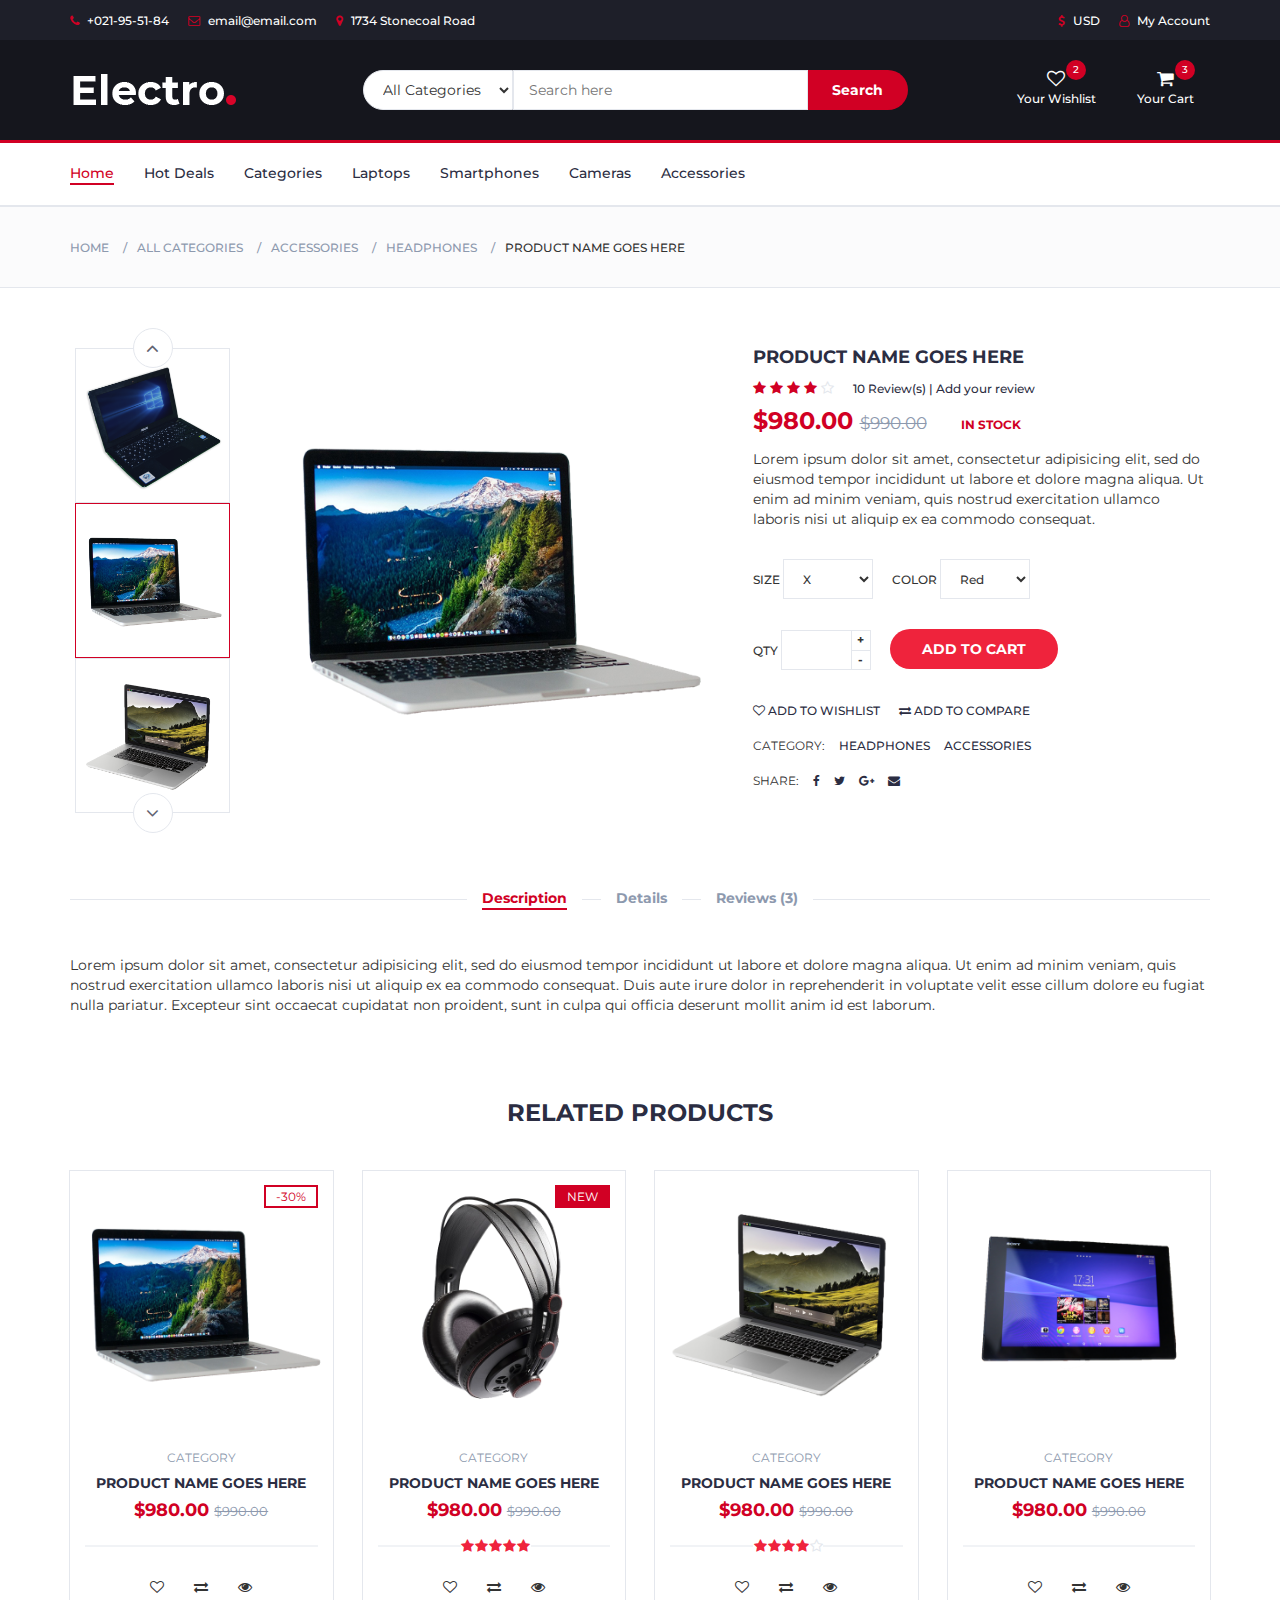
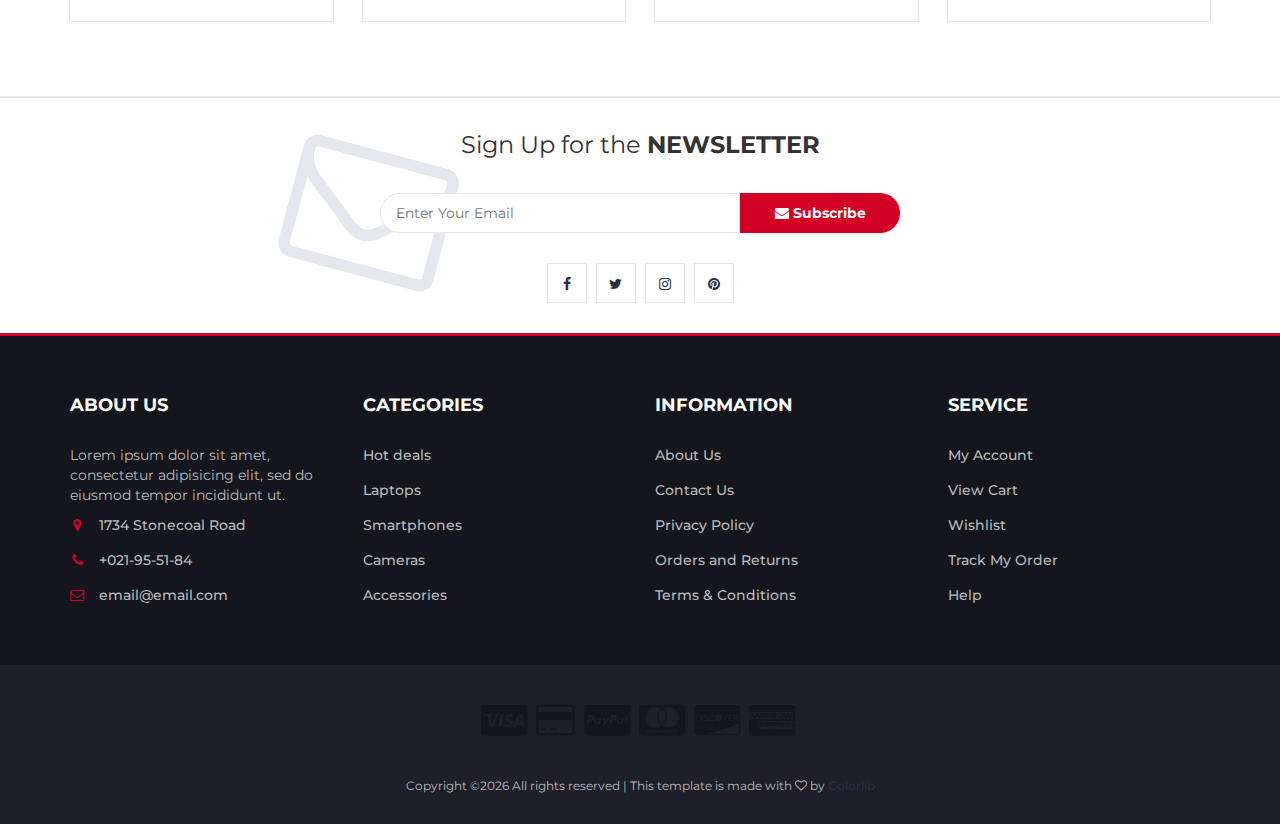
==== product.html @ f270e873 "phuc" ====
<!DOCTYPE html>
<html lang="en">
	<head>
		<meta charset="utf-8">
		<meta http-equiv="X-UA-Compatible" content="IE=edge">
		<meta name="viewport" content="width=device-width, initial-scale=1">
		 <!-- The above 3 meta tags *must* come first in the head; any other head content must come *after* these tags -->

		<title>Electro - HTML Ecommerce Template</title>

 		<!-- Google font -->
 		<link href="https://fonts.googleapis.com/css?family=Montserrat:400,500,700" rel="stylesheet">

 		<!-- Bootstrap -->
 		<link type="text/css" rel="stylesheet" href="css/bootstrap.min.css"/>

 		<!-- Slick -->
 		<link type="text/css" rel="stylesheet" href="css/slick.css"/>
 		<link type="text/css" rel="stylesheet" href="css/slick-theme.css"/>

 		<!-- nouislider -->
 		<link type="text/css" rel="stylesheet" href="css/nouislider.min.css"/>

 		<!-- Font Awesome Icon -->
 		<link rel="stylesheet" href="css/font-awesome.min.css">

 		<!-- Custom stlylesheet -->
 		<link type="text/css" rel="stylesheet" href="css/style.css"/>

		<!-- HTML5 shim and Respond.js for IE8 support of HTML5 elements and media queries -->
		<!-- WARNING: Respond.js doesn't work if you view the page via file:// -->
		<!--[if lt IE 9]>
		  <script src="https://oss.maxcdn.com/html5shiv/3.7.3/html5shiv.min.js"></script>
		  <script src="https://oss.maxcdn.com/respond/1.4.2/respond.min.js"></script>
		<![endif]-->

    </head>
	<body>
		<!-- HEADER -->
		<header>
			<!-- TOP HEADER -->
			<div id="top-header">
				<div class="container">
					<ul class="header-links pull-left">
						<li><a href="#"><i class="fa fa-phone"></i> +021-95-51-84</a></li>
						<li><a href="#"><i class="fa fa-envelope-o"></i> email@email.com</a></li>
						<li><a href="#"><i class="fa fa-map-marker"></i> 1734 Stonecoal Road</a></li>
					</ul>
					<ul class="header-links pull-right">
						<li><a href="#"><i class="fa fa-dollar"></i> USD</a></li>
						<li><a href="#"><i class="fa fa-user-o"></i> My Account</a></li>
					</ul>
				</div>
			</div>
			<!-- /TOP HEADER -->

			<!-- MAIN HEADER -->
			<div id="header">
				<!-- container -->
				<div class="container">
					<!-- row -->
					<div class="row">
						<!-- LOGO -->
						<div class="col-md-3">
							<div class="header-logo">
								<a href="#" class="logo">
									<img src="./img/logo.png" alt="">
								</a>
							</div>
						</div>
						<!-- /LOGO -->

						<!-- SEARCH BAR -->
						<div class="col-md-6">
							<div class="header-search">
								<form>
									<select class="input-select">
										<option value="0">All Categories</option>
										<option value="1">Category 01</option>
										<option value="1">Category 02</option>
									</select>
									<input class="input" placeholder="Search here">
									<button class="search-btn">Search</button>
								</form>
							</div>
						</div>
						<!-- /SEARCH BAR -->

						<!-- ACCOUNT -->
						<div class="col-md-3 clearfix">
							<div class="header-ctn">
								<!-- Wishlist -->
								<div>
									<a href="#">
										<i class="fa fa-heart-o"></i>
										<span>Your Wishlist</span>
										<div class="qty">2</div>
									</a>
								</div>
								<!-- /Wishlist -->

								<!-- Cart -->
								<div class="dropdown">
									<a class="dropdown-toggle" data-toggle="dropdown" aria-expanded="true">
										<i class="fa fa-shopping-cart"></i>
										<span>Your Cart</span>
										<div class="qty">3</div>
									</a>
									<div class="cart-dropdown">
										<div class="cart-list">
											<div class="product-widget">
												<div class="product-img">
													<img src="./img/product01.png" alt="">
												</div>
												<div class="product-body">
													<h3 class="product-name"><a href="#">product name goes here</a></h3>
													<h4 class="product-price"><span class="qty">1x</span>$980.00</h4>
												</div>
												<button class="delete"><i class="fa fa-close"></i></button>
											</div>

											<div class="product-widget">
												<div class="product-img">
													<img src="./img/product02.png" alt="">
												</div>
												<div class="product-body">
													<h3 class="product-name"><a href="#">product name goes here</a></h3>
													<h4 class="product-price"><span class="qty">3x</span>$980.00</h4>
												</div>
												<button class="delete"><i class="fa fa-close"></i></button>
											</div>
										</div>
										<div class="cart-summary">
											<small>3 Item(s) selected</small>
											<h5>SUBTOTAL: $2940.00</h5>
										</div>
										<div class="cart-btns">
											<a href="#">View Cart</a>
											<a href="#">Checkout  <i class="fa fa-arrow-circle-right"></i></a>
										</div>
									</div>
								</div>
								<!-- /Cart -->

								<!-- Menu Toogle -->
								<div class="menu-toggle">
									<a href="#">
										<i class="fa fa-bars"></i>
										<span>Menu</span>
									</a>
								</div>
								<!-- /Menu Toogle -->
							</div>
						</div>
						<!-- /ACCOUNT -->
					</div>
					<!-- row -->
				</div>
				<!-- container -->
			</div>
			<!-- /MAIN HEADER -->
		</header>
		<!-- /HEADER -->

		<!-- NAVIGATION -->
		<nav id="navigation">
			<!-- container -->
			<div class="container">
				<!-- responsive-nav -->
				<div id="responsive-nav">
					<!-- NAV -->
					<ul class="main-nav nav navbar-nav">
						<li class="active"><a href="#">Home</a></li>
						<li><a href="#">Hot Deals</a></li>
						<li><a href="#">Categories</a></li>
						<li><a href="#">Laptops</a></li>
						<li><a href="#">Smartphones</a></li>
						<li><a href="#">Cameras</a></li>
						<li><a href="#">Accessories</a></li>
					</ul>
					<!-- /NAV -->
				</div>
				<!-- /responsive-nav -->
			</div>
			<!-- /container -->
		</nav>
		<!-- /NAVIGATION -->

		<!-- BREADCRUMB -->
		<div id="breadcrumb" class="section">
			<!-- container -->
			<div class="container">
				<!-- row -->
				<div class="row">
					<div class="col-md-12">
						<ul class="breadcrumb-tree">
							<li><a href="#">Home</a></li>
							<li><a href="#">All Categories</a></li>
							<li><a href="#">Accessories</a></li>
							<li><a href="#">Headphones</a></li>
							<li class="active">Product name goes here</li>
						</ul>
					</div>
				</div>
				<!-- /row -->
			</div>
			<!-- /container -->
		</div>
		<!-- /BREADCRUMB -->

		<!-- SECTION -->
		<div class="section">
			<!-- container -->
			<div class="container">
				<!-- row -->
				<div class="row">
					<!-- Product main img -->
					<div class="col-md-5 col-md-push-2">
						<div id="product-main-img">
							<div class="product-preview">
								<img src="./img/product01.png" alt="">
							</div>

							<div class="product-preview">
								<img src="./img/product03.png" alt="">
							</div>

							<div class="product-preview">
								<img src="./img/product06.png" alt="">
							</div>

							<div class="product-preview">
								<img src="./img/product08.png" alt="">
							</div>
						</div>
					</div>
					<!-- /Product main img -->

					<!-- Product thumb imgs -->
					<div class="col-md-2  col-md-pull-5">
						<div id="product-imgs">
							<div class="product-preview">
								<img src="./img/product01.png" alt="">
							</div>

							<div class="product-preview">
								<img src="./img/product03.png" alt="">
							</div>

							<div class="product-preview">
								<img src="./img/product06.png" alt="">
							</div>

							<div class="product-preview">
								<img src="./img/product08.png" alt="">
							</div>
						</div>
					</div>
					<!-- /Product thumb imgs -->

					<!-- Product details -->
					<div class="col-md-5">
						<div class="product-details">
							<h2 class="product-name">product name goes here</h2>
							<div>
								<div class="product-rating">
									<i class="fa fa-star"></i>
									<i class="fa fa-star"></i>
									<i class="fa fa-star"></i>
									<i class="fa fa-star"></i>
									<i class="fa fa-star-o"></i>
								</div>
								<a class="review-link" href="#">10 Review(s) | Add your review</a>
							</div>
							<div>
								<h3 class="product-price">$980.00 <del class="product-old-price">$990.00</del></h3>
								<span class="product-available">In Stock</span>
							</div>
							<p>Lorem ipsum dolor sit amet, consectetur adipisicing elit, sed do eiusmod tempor incididunt ut labore et dolore magna aliqua. Ut enim ad minim veniam, quis nostrud exercitation ullamco laboris nisi ut aliquip ex ea commodo consequat.</p>

							<div class="product-options">
								<label>
									Size
									<select class="input-select">
										<option value="0">X</option>
									</select>
								</label>
								<label>
									Color
									<select class="input-select">
										<option value="0">Red</option>
									</select>
								</label>
							</div>

							<div class="add-to-cart">
								<div class="qty-label">
									Qty
									<div class="input-number">
										<input type="number">
										<span class="qty-up">+</span>
										<span class="qty-down">-</span>
									</div>
								</div>
								<button class="add-to-cart-btn"><i class="fa fa-shopping-cart"></i> add to cart</button>
							</div>

							<ul class="product-btns">
								<li><a href="#"><i class="fa fa-heart-o"></i> add to wishlist</a></li>
								<li><a href="#"><i class="fa fa-exchange"></i> add to compare</a></li>
							</ul>

							<ul class="product-links">
								<li>Category:</li>
								<li><a href="#">Headphones</a></li>
								<li><a href="#">Accessories</a></li>
							</ul>

							<ul class="product-links">
								<li>Share:</li>
								<li><a href="#"><i class="fa fa-facebook"></i></a></li>
								<li><a href="#"><i class="fa fa-twitter"></i></a></li>
								<li><a href="#"><i class="fa fa-google-plus"></i></a></li>
								<li><a href="#"><i class="fa fa-envelope"></i></a></li>
							</ul>

						</div>
					</div>
					<!-- /Product details -->

					<!-- Product tab -->
					<div class="col-md-12">
						<div id="product-tab">
							<!-- product tab nav -->
							<ul class="tab-nav">
								<li class="active"><a data-toggle="tab" href="#tab1">Description</a></li>
								<li><a data-toggle="tab" href="#tab2">Details</a></li>
								<li><a data-toggle="tab" href="#tab3">Reviews (3)</a></li>
							</ul>
							<!-- /product tab nav -->

							<!-- product tab content -->
							<div class="tab-content">
								<!-- tab1  -->
								<div id="tab1" class="tab-pane fade in active">
									<div class="row">
										<div class="col-md-12">
											<p>Lorem ipsum dolor sit amet, consectetur adipisicing elit, sed do eiusmod tempor incididunt ut labore et dolore magna aliqua. Ut enim ad minim veniam, quis nostrud exercitation ullamco laboris nisi ut aliquip ex ea commodo consequat. Duis aute irure dolor in reprehenderit in voluptate velit esse cillum dolore eu fugiat nulla pariatur. Excepteur sint occaecat cupidatat non proident, sunt in culpa qui officia deserunt mollit anim id est laborum.</p>
										</div>
									</div>
								</div>
								<!-- /tab1  -->

								<!-- tab2  -->
								<div id="tab2" class="tab-pane fade in">
									<div class="row">
										<div class="col-md-12">
											<p>Lorem ipsum dolor sit amet, consectetur adipisicing elit, sed do eiusmod tempor incididunt ut labore et dolore magna aliqua. Ut enim ad minim veniam, quis nostrud exercitation ullamco laboris nisi ut aliquip ex ea commodo consequat. Duis aute irure dolor in reprehenderit in voluptate velit esse cillum dolore eu fugiat nulla pariatur. Excepteur sint occaecat cupidatat non proident, sunt in culpa qui officia deserunt mollit anim id est laborum.</p>
										</div>
									</div>
								</div>
								<!-- /tab2  -->

								<!-- tab3  -->
								<div id="tab3" class="tab-pane fade in">
									<div class="row">
										<!-- Rating -->
										<div class="col-md-3">
											<div id="rating">
												<div class="rating-avg">
													<span>4.5</span>
													<div class="rating-stars">
														<i class="fa fa-star"></i>
														<i class="fa fa-star"></i>
														<i class="fa fa-star"></i>
														<i class="fa fa-star"></i>
														<i class="fa fa-star-o"></i>
													</div>
												</div>
												<ul class="rating">
													<li>
														<div class="rating-stars">
															<i class="fa fa-star"></i>
															<i class="fa fa-star"></i>
															<i class="fa fa-star"></i>
															<i class="fa fa-star"></i>
															<i class="fa fa-star"></i>
														</div>
														<div class="rating-progress">
															<div style="width: 80%;"></div>
														</div>
														<span class="sum">3</span>
													</li>
													<li>
														<div class="rating-stars">
															<i class="fa fa-star"></i>
															<i class="fa fa-star"></i>
															<i class="fa fa-star"></i>
															<i class="fa fa-star"></i>
															<i class="fa fa-star-o"></i>
														</div>
														<div class="rating-progress">
															<div style="width: 60%;"></div>
														</div>
														<span class="sum">2</span>
													</li>
													<li>
														<div class="rating-stars">
															<i class="fa fa-star"></i>
															<i class="fa fa-star"></i>
															<i class="fa fa-star"></i>
															<i class="fa fa-star-o"></i>
															<i class="fa fa-star-o"></i>
														</div>
														<div class="rating-progress">
															<div></div>
														</div>
														<span class="sum">0</span>
													</li>
													<li>
														<div class="rating-stars">
															<i class="fa fa-star"></i>
															<i class="fa fa-star"></i>
															<i class="fa fa-star-o"></i>
															<i class="fa fa-star-o"></i>
															<i class="fa fa-star-o"></i>
														</div>
														<div class="rating-progress">
															<div></div>
														</div>
														<span class="sum">0</span>
													</li>
													<li>
														<div class="rating-stars">
															<i class="fa fa-star"></i>
															<i class="fa fa-star-o"></i>
															<i class="fa fa-star-o"></i>
															<i class="fa fa-star-o"></i>
															<i class="fa fa-star-o"></i>
														</div>
														<div class="rating-progress">
															<div></div>
														</div>
														<span class="sum">0</span>
													</li>
												</ul>
											</div>
										</div>
										<!-- /Rating -->

										<!-- Reviews -->
										<div class="col-md-6">
											<div id="reviews">
												<ul class="reviews">
													<li>
														<div class="review-heading">
															<h5 class="name">John</h5>
															<p class="date">27 DEC 2018, 8:0 PM</p>
															<div class="review-rating">
																<i class="fa fa-star"></i>
																<i class="fa fa-star"></i>
																<i class="fa fa-star"></i>
																<i class="fa fa-star"></i>
																<i class="fa fa-star-o empty"></i>
															</div>
														</div>
														<div class="review-body">
															<p>Lorem ipsum dolor sit amet, consectetur adipisicing elit, sed do eiusmod tempor incididunt ut labore et dolore magna aliqua</p>
														</div>
													</li>
													<li>
														<div class="review-heading">
															<h5 class="name">John</h5>
															<p class="date">27 DEC 2018, 8:0 PM</p>
															<div class="review-rating">
																<i class="fa fa-star"></i>
																<i class="fa fa-star"></i>
																<i class="fa fa-star"></i>
																<i class="fa fa-star"></i>
																<i class="fa fa-star-o empty"></i>
															</div>
														</div>
														<div class="review-body">
															<p>Lorem ipsum dolor sit amet, consectetur adipisicing elit, sed do eiusmod tempor incididunt ut labore et dolore magna aliqua</p>
														</div>
													</li>
													<li>
														<div class="review-heading">
															<h5 class="name">John</h5>
															<p class="date">27 DEC 2018, 8:0 PM</p>
															<div class="review-rating">
																<i class="fa fa-star"></i>
																<i class="fa fa-star"></i>
																<i class="fa fa-star"></i>
																<i class="fa fa-star"></i>
																<i class="fa fa-star-o empty"></i>
															</div>
														</div>
														<div class="review-body">
															<p>Lorem ipsum dolor sit amet, consectetur adipisicing elit, sed do eiusmod tempor incididunt ut labore et dolore magna aliqua</p>
														</div>
													</li>
												</ul>
												<ul class="reviews-pagination">
													<li class="active">1</li>
													<li><a href="#">2</a></li>
													<li><a href="#">3</a></li>
													<li><a href="#">4</a></li>
													<li><a href="#"><i class="fa fa-angle-right"></i></a></li>
												</ul>
											</div>
										</div>
										<!-- /Reviews -->

										<!-- Review Form -->
										<div class="col-md-3">
											<div id="review-form">
												<form class="review-form">
													<input class="input" type="text" placeholder="Your Name">
													<input class="input" type="email" placeholder="Your Email">
													<textarea class="input" placeholder="Your Review"></textarea>
													<div class="input-rating">
														<span>Your Rating: </span>
														<div class="stars">
															<input id="star5" name="rating" value="5" type="radio"><label for="star5"></label>
															<input id="star4" name="rating" value="4" type="radio"><label for="star4"></label>
															<input id="star3" name="rating" value="3" type="radio"><label for="star3"></label>
															<input id="star2" name="rating" value="2" type="radio"><label for="star2"></label>
															<input id="star1" name="rating" value="1" type="radio"><label for="star1"></label>
														</div>
													</div>
													<button class="primary-btn">Submit</button>
												</form>
											</div>
										</div>
										<!-- /Review Form -->
									</div>
								</div>
								<!-- /tab3  -->
							</div>
							<!-- /product tab content  -->
						</div>
					</div>
					<!-- /product tab -->
				</div>
				<!-- /row -->
			</div>
			<!-- /container -->
		</div>
		<!-- /SECTION -->

		<!-- Section -->
		<div class="section">
			<!-- container -->
			<div class="container">
				<!-- row -->
				<div class="row">

					<div class="col-md-12">
						<div class="section-title text-center">
							<h3 class="title">Related Products</h3>
						</div>
					</div>

					<!-- product -->
					<div class="col-md-3 col-xs-6">
						<div class="product">
							<div class="product-img">
								<img src="./img/product01.png" alt="">
								<div class="product-label">
									<span class="sale">-30%</span>
								</div>
							</div>
							<div class="product-body">
								<p class="product-category">Category</p>
								<h3 class="product-name"><a href="#">product name goes here</a></h3>
								<h4 class="product-price">$980.00 <del class="product-old-price">$990.00</del></h4>
								<div class="product-rating">
								</div>
								<div class="product-btns">
									<button class="add-to-wishlist"><i class="fa fa-heart-o"></i><span class="tooltipp">add to wishlist</span></button>
									<button class="add-to-compare"><i class="fa fa-exchange"></i><span class="tooltipp">add to compare</span></button>
									<button class="quick-view"><i class="fa fa-eye"></i><span class="tooltipp">quick view</span></button>
								</div>
							</div>
							<div class="add-to-cart">
								<button class="add-to-cart-btn"><i class="fa fa-shopping-cart"></i> add to cart</button>
							</div>
						</div>
					</div>
					<!-- /product -->

					<!-- product -->
					<div class="col-md-3 col-xs-6">
						<div class="product">
							<div class="product-img">
								<img src="./img/product02.png" alt="">
								<div class="product-label">
									<span class="new">NEW</span>
								</div>
							</div>
							<div class="product-body">
								<p class="product-category">Category</p>
								<h3 class="product-name"><a href="#">product name goes here</a></h3>
								<h4 class="product-price">$980.00 <del class="product-old-price">$990.00</del></h4>
								<div class="product-rating">
									<i class="fa fa-star"></i>
									<i class="fa fa-star"></i>
									<i class="fa fa-star"></i>
									<i class="fa fa-star"></i>
									<i class="fa fa-star"></i>
								</div>
								<div class="product-btns">
									<button class="add-to-wishlist"><i class="fa fa-heart-o"></i><span class="tooltipp">add to wishlist</span></button>
									<button class="add-to-compare"><i class="fa fa-exchange"></i><span class="tooltipp">add to compare</span></button>
									<button class="quick-view"><i class="fa fa-eye"></i><span class="tooltipp">quick view</span></button>
								</div>
							</div>
							<div class="add-to-cart">
								<button class="add-to-cart-btn"><i class="fa fa-shopping-cart"></i> add to cart</button>
							</div>
						</div>
					</div>
					<!-- /product -->

					<div class="clearfix visible-sm visible-xs"></div>

					<!-- product -->
					<div class="col-md-3 col-xs-6">
						<div class="product">
							<div class="product-img">
								<img src="./img/product03.png" alt="">
							</div>
							<div class="product-body">
								<p class="product-category">Category</p>
								<h3 class="product-name"><a href="#">product name goes here</a></h3>
								<h4 class="product-price">$980.00 <del class="product-old-price">$990.00</del></h4>
								<div class="product-rating">
									<i class="fa fa-star"></i>
									<i class="fa fa-star"></i>
									<i class="fa fa-star"></i>
									<i class="fa fa-star"></i>
									<i class="fa fa-star-o"></i>
								</div>
								<div class="product-btns">
									<button class="add-to-wishlist"><i class="fa fa-heart-o"></i><span class="tooltipp">add to wishlist</span></button>
									<button class="add-to-compare"><i class="fa fa-exchange"></i><span class="tooltipp">add to compare</span></button>
									<button class="quick-view"><i class="fa fa-eye"></i><span class="tooltipp">quick view</span></button>
								</div>
							</div>
							<div class="add-to-cart">
								<button class="add-to-cart-btn"><i class="fa fa-shopping-cart"></i> add to cart</button>
							</div>
						</div>
					</div>
					<!-- /product -->

					<!-- product -->
					<div class="col-md-3 col-xs-6">
						<div class="product">
							<div class="product-img">
								<img src="./img/product04.png" alt="">
							</div>
							<div class="product-body">
								<p class="product-category">Category</p>
								<h3 class="product-name"><a href="#">product name goes here</a></h3>
								<h4 class="product-price">$980.00 <del class="product-old-price">$990.00</del></h4>
								<div class="product-rating">
								</div>
								<div class="product-btns">
									<button class="add-to-wishlist"><i class="fa fa-heart-o"></i><span class="tooltipp">add to wishlist</span></button>
									<button class="add-to-compare"><i class="fa fa-exchange"></i><span class="tooltipp">add to compare</span></button>
									<button class="quick-view"><i class="fa fa-eye"></i><span class="tooltipp">quick view</span></button>
								</div>
							</div>
							<div class="add-to-cart">
								<button class="add-to-cart-btn"><i class="fa fa-shopping-cart"></i> add to cart</button>
							</div>
						</div>
					</div>
					<!-- /product -->

				</div>
				<!-- /row -->
			</div>
			<!-- /container -->
		</div>
		<!-- /Section -->

		<!-- NEWSLETTER -->
		<div id="newsletter" class="section">
			<!-- container -->
			<div class="container">
				<!-- row -->
				<div class="row">
					<div class="col-md-12">
						<div class="newsletter">
							<p>Sign Up for the <strong>NEWSLETTER</strong></p>
							<form>
								<input class="input" type="email" placeholder="Enter Your Email">
								<button class="newsletter-btn"><i class="fa fa-envelope"></i> Subscribe</button>
							</form>
							<ul class="newsletter-follow">
								<li>
									<a href="#"><i class="fa fa-facebook"></i></a>
								</li>
								<li>
									<a href="#"><i class="fa fa-twitter"></i></a>
								</li>
								<li>
									<a href="#"><i class="fa fa-instagram"></i></a>
								</li>
								<li>
									<a href="#"><i class="fa fa-pinterest"></i></a>
								</li>
							</ul>
						</div>
					</div>
				</div>
				<!-- /row -->
			</div>
			<!-- /container -->
		</div>
		<!-- /NEWSLETTER -->

		<!-- FOOTER -->
		<footer id="footer">
			<!-- top footer -->
			<div class="section">
				<!-- container -->
				<div class="container">
					<!-- row -->
					<div class="row">
						<div class="col-md-3 col-xs-6">
							<div class="footer">
								<h3 class="footer-title">About Us</h3>
								<p>Lorem ipsum dolor sit amet, consectetur adipisicing elit, sed do eiusmod tempor incididunt ut.</p>
								<ul class="footer-links">
									<li><a href="#"><i class="fa fa-map-marker"></i>1734 Stonecoal Road</a></li>
									<li><a href="#"><i class="fa fa-phone"></i>+021-95-51-84</a></li>
									<li><a href="#"><i class="fa fa-envelope-o"></i>email@email.com</a></li>
								</ul>
							</div>
						</div>

						<div class="col-md-3 col-xs-6">
							<div class="footer">
								<h3 class="footer-title">Categories</h3>
								<ul class="footer-links">
									<li><a href="#">Hot deals</a></li>
									<li><a href="#">Laptops</a></li>
									<li><a href="#">Smartphones</a></li>
									<li><a href="#">Cameras</a></li>
									<li><a href="#">Accessories</a></li>
								</ul>
							</div>
						</div>

						<div class="clearfix visible-xs"></div>

						<div class="col-md-3 col-xs-6">
							<div class="footer">
								<h3 class="footer-title">Information</h3>
								<ul class="footer-links">
									<li><a href="#">About Us</a></li>
									<li><a href="#">Contact Us</a></li>
									<li><a href="#">Privacy Policy</a></li>
									<li><a href="#">Orders and Returns</a></li>
									<li><a href="#">Terms & Conditions</a></li>
								</ul>
							</div>
						</div>

						<div class="col-md-3 col-xs-6">
							<div class="footer">
								<h3 class="footer-title">Service</h3>
								<ul class="footer-links">
									<li><a href="#">My Account</a></li>
									<li><a href="#">View Cart</a></li>
									<li><a href="#">Wishlist</a></li>
									<li><a href="#">Track My Order</a></li>
									<li><a href="#">Help</a></li>
								</ul>
							</div>
						</div>
					</div>
					<!-- /row -->
				</div>
				<!-- /container -->
			</div>
			<!-- /top footer -->

			<!-- bottom footer -->
			<div id="bottom-footer" class="section">
				<div class="container">
					<!-- row -->
					<div class="row">
						<div class="col-md-12 text-center">
							<ul class="footer-payments">
								<li><a href="#"><i class="fa fa-cc-visa"></i></a></li>
								<li><a href="#"><i class="fa fa-credit-card"></i></a></li>
								<li><a href="#"><i class="fa fa-cc-paypal"></i></a></li>
								<li><a href="#"><i class="fa fa-cc-mastercard"></i></a></li>
								<li><a href="#"><i class="fa fa-cc-discover"></i></a></li>
								<li><a href="#"><i class="fa fa-cc-amex"></i></a></li>
							</ul>
							<span class="copyright">
								<!-- Link back to Colorlib can't be removed. Template is licensed under CC BY 3.0. -->
								Copyright &copy;<script>document.write(new Date().getFullYear());</script> All rights reserved | This template is made with <i class="fa fa-heart-o" aria-hidden="true"></i> by <a href="https://colorlib.com" target="_blank">Colorlib</a>
							<!-- Link back to Colorlib can't be removed. Template is licensed under CC BY 3.0. -->
							</span>
						</div>
					</div>
						<!-- /row -->
				</div>
				<!-- /container -->
			</div>
			<!-- /bottom footer -->
		</footer>
		<!-- /FOOTER -->

		<!-- jQuery Plugins -->
		<script src="js/jquery.min.js"></script>
		<script src="js/bootstrap.min.js"></script>
		<script src="js/slick.min.js"></script>
		<script src="js/nouislider.min.js"></script>
		<script src="js/jquery.zoom.min.js"></script>
		<script src="js/main.js"></script>

	</body>
</html>
---- css/nouislider.min.css ----
/*! nouislider - 10.0.0 - 2017-05-28 14:52:48 */.noUi-target,.noUi-target *{-webkit-touch-callout:none;-webkit-tap-highlight-color:transparent;-webkit-user-select:none;-ms-touch-action:none;touch-action:none;-ms-user-select:none;-moz-user-select:none;user-select:none;-moz-box-sizing:border-box;box-sizing:border-box}.noUi-target{position:relative;direction:ltr}.noUi-base{width:100%;height:100%;position:relative;z-index:1}.noUi-connect{position:absolute;right:0;top:0;left:0;bottom:0}.noUi-origin{position:absolute;height:0;width:0}.noUi-handle{position:relative;z-index:1}.noUi-state-tap .noUi-connect,.noUi-state-tap .noUi-origin{-webkit-transition:top .3s,right .3s,bottom .3s,left .3s;transition:top .3s,right .3s,bottom .3s,left .3s}.noUi-state-drag *{cursor:inherit!important}.noUi-base,.noUi-handle{-webkit-transform:translate3d(0,0,0);transform:translate3d(0,0,0)}.noUi-horizontal{height:18px}.noUi-horizontal .noUi-handle{width:34px;height:28px;left:-17px;top:-6px}.noUi-vertical{width:18px}.noUi-vertical .noUi-handle{width:28px;height:34px;left:-6px;top:-17px}.noUi-target{background:#FAFAFA;border-radius:4px;border:1px solid #D3D3D3;box-shadow:inset 0 1px 1px #F0F0F0,0 3px 6px -5px #BBB}.noUi-connect{background:#3FB8AF;border-radius:4px;box-shadow:inset 0 0 3px rgba(51,51,51,.45);-webkit-transition:background 450ms;transition:background 450ms}.noUi-draggable{cursor:ew-resize}.noUi-vertical .noUi-draggable{cursor:ns-resize}.noUi-handle{border:1px solid #D9D9D9;border-radius:3px;background:#FFF;cursor:default;box-shadow:inset 0 0 1px #FFF,inset 0 1px 7px #EBEBEB,0 3px 6px -3px #BBB}.noUi-active{box-shadow:inset 0 0 1px #FFF,inset 0 1px 7px #DDD,0 3px 6px -3px #BBB}.noUi-handle:after,.noUi-handle:before{content:"";display:block;position:absolute;height:14px;width:1px;background:#E8E7E6;left:14px;top:6px}.noUi-handle:after{left:17px}.noUi-vertical .noUi-handle:after,.noUi-vertical .noUi-handle:before{width:14px;height:1px;left:6px;top:14px}.noUi-vertical .noUi-handle:after{top:17px}[disabled] .noUi-connect{background:#B8B8B8}[disabled] .noUi-handle,[disabled].noUi-handle,[disabled].noUi-target{cursor:not-allowed}.noUi-pips,.noUi-pips *{-moz-box-sizing:border-box;box-sizing:border-box}.noUi-pips{position:absolute;color:#999}.noUi-value{position:absolute;white-space:nowrap;text-align:center}.noUi-value-sub{color:#ccc;font-size:10px}.noUi-marker{position:absolute;background:#CCC}.noUi-marker-large,.noUi-marker-sub{background:#AAA}.noUi-pips-horizontal{padding:10px 0;height:80px;top:100%;left:0;width:100%}.noUi-value-horizontal{-webkit-transform:translate3d(-50%,50%,0);transform:translate3d(-50%,50%,0)}.noUi-marker-horizontal.noUi-marker{margin-left:-1px;width:2px;height:5px}.noUi-marker-horizontal.noUi-marker-sub{height:10px}.noUi-marker-horizontal.noUi-marker-large{height:15px}.noUi-pips-vertical{padding:0 10px;height:100%;top:0;left:100%}.noUi-value-vertical{-webkit-transform:translate3d(0,50%,0);transform:translate3d(0,50%,0);padding-left:25px}.noUi-marker-vertical.noUi-marker{width:5px;height:2px;margin-top:-1px}.noUi-marker-vertical.noUi-marker-sub{width:10px}.noUi-marker-vertical.noUi-marker-large{width:15px}.noUi-tooltip{display:block;position:absolute;border:1px solid #D9D9D9;border-radius:3px;background:#fff;color:#000;padding:5px;text-align:center;white-space:nowrap}.noUi-horizontal .noUi-tooltip{-webkit-transform:translate(-50%,0);transform:translate(-50%,0);left:50%;bottom:120%}.noUi-vertical .noUi-tooltip{-webkit-transform:translate(0,-50%);transform:translate(0,-50%);top:50%;right:120%}
---- css/style.css ----
/*
Template Name: Electro - HTML Ecommerce Template
Author: yaminncco

Colors:
	Body 		: #333
	Headers 	: #2B2D42
	Primary 	: #D10024
	Dark 		: #15161D ##1E1F29
	Grey 		: #E4E7ED #FBFBFC #8D99AE #B9BABC

Fonts: Montserrat

Table OF Contents
------------------------------------
1 > GENERAL
------ Typography
------ Buttons
------ Inputs
------ Sections
------ Breadcrumb
2 > HEADER
------ Top header
------ Logo
------ Search
------ Cart
3 > NAVIGATION
------ Main nav
------ Responsive Nav
4 > CATEGORY SHOP
5 > HOT DEAL
6 > PRODUCT
------ Product
------ Widget product
------ Product slick
7 > STORE PAGE
------ Aside
------ Store
8 > PRODUCT DETAILS PAGE
------ Product view
------ Product details
------ Product tab
9 > CHECKOUT PAGE
10 > NEWSLETTER
11 > FOOTER
11 > SLICK STYLE
12 > RESPONSIVE
------------------------------------*/

/*=========================================================
	01 -> GENERAL
===========================================================*/

/*----------------------------*\
	Typography
\*----------------------------*/

body {
  font-family: 'Montserrat', sans-serif;
  font-weight: 400;
  color: #333;
}

h1, h2, h3, h4, h5, h6 {
  color: #2B2D42;
  font-weight: 700;
  margin: 0 0 10px;
}

a {
  color: #2B2D42;
  font-weight: 500;
  -webkit-transition: 0.2s color;
  transition: 0.2s color;
}

a:hover, a:focus {
  color: #D10024;
  text-decoration: none;
  outline: none;
}

ul, ol {
  margin: 0;
  padding: 0;
  list-style: none
}

/*----------------------------*\
	Buttons
\*----------------------------*/

.primary-btn {
  display: inline-block;
  padding: 12px 30px;
  background-color: #D10024;
  border: none;
  border-radius: 40px;
  color: #FFF;
  text-transform: uppercase;
  font-weight: 700;
  text-align: center;
  -webkit-transition: 0.2s all;
  transition: 0.2s all;
}

.primary-btn:hover, .primary-btn:focus {
  opacity: 0.9;
  color: #FFF;
}

/*----------------------------*\
	Inputs
\*----------------------------*/

/*-- Text input --*/

.input {
  height: 40px;
  padding: 0px 15px;
  border: 1px solid #E4E7ED;
  background-color: #FFF;
  width: 100%;
}

textarea.input {
  padding: 15px;
  min-height: 90px;
}

/*-- Number input --*/

.input-number {
  position: relative;
}

.input-number input[type="number"]::-webkit-inner-spin-button, .input-number input[type="number"]::-webkit-outer-spin-button {
  -webkit-appearance: none;
  margin: 0;
}

.input-number input[type="number"] {
  -moz-appearance: textfield;
  height: 40px;
  width: 100%;
  border: 1px solid #E4E7ED;
  background-color: #FFF;
  padding: 0px 35px 0px 15px;
}

.input-number .qty-up, .input-number .qty-down {
  position: absolute;
  display: block;
  width: 20px;
  height: 20px;
  border: 1px solid #E4E7ED;
  background-color: #FFF;
  text-align: center;
  font-weight: 700;
  cursor: pointer;
  -webkit-user-select: none;
  -moz-user-select: none;
  -ms-user-select: none;
  user-select: none;
}

.input-number .qty-up {
  right: 0;
  top: 0;
  border-bottom: 0px;
}

.input-number .qty-down {
  right: 0;
  bottom: 0;
}

.input-number .qty-up:hover, .input-number .qty-down:hover {
  background-color: #E4E7ED;
  color: #D10024;
}

/*-- Select input --*/

.input-select {
  padding: 0px 15px;
  background: #FFF;
  border: 1px solid #E4E7ED;
  height: 40px;
}

/*-- checkbox & radio input --*/

.input-radio, .input-checkbox {
  position: relative;
  display: block;
}

.input-radio input[type="radio"]:not(:checked), .input-radio input[type="radio"]:checked, .input-checkbox input[type="checkbox"]:not(:checked), .input-checkbox input[type="checkbox"]:checked {
  position: absolute;
  margin-left: -9999px;
  visibility: hidden;
}

.input-radio label, .input-checkbox label {
  font-weight: 500;
  min-height: 20px;
  padding-left: 20px;
  margin-bottom: 5px;
  cursor: pointer;
}

.input-radio input[type="radio"]+label span, .input-checkbox input[type="checkbox"]+label span {
  position: absolute;
  left: 0px;
  top: 4px;
  width: 14px;
  height: 14px;
  border: 2px solid #E4E7ED;
  background: #FFF;
}

.input-radio input[type="radio"]+label span {
  border-radius: 50%;
}

.input-radio input[type="radio"]+label span:after {
  content: "";
  position: absolute;
  left: 50%;
  top: 50%;
  -webkit-transform: translate(-50%, -50%) scale(0);
  -ms-transform: translate(-50%, -50%) scale(0);
  transform: translate(-50%, -50%) scale(0);
  background-color: #FFF;
  width: 4px;
  height: 4px;
  border-radius: 50%;
  opacity: 0;
  -webkit-transition: all 0.2s;
  transition: all 0.2s;
}

.input-checkbox input[type="checkbox"]+label span:after {
  content: '✔';
  position: absolute;
  top: -2px;
  left: 1px;
  font-size: 10px;
  color: #FFF;
  opacity: 0;
  -webkit-transform: scale(0);
  -ms-transform: scale(0);
  transform: scale(0);
  -webkit-transition: all 0.2s;
  transition: all 0.2s;
}

.input-radio input[type="radio"]:checked+label span, .input-checkbox input[type="checkbox"]:checked+label span {
  background-color: #D10024;
  border-color: #D10024;
}

.input-radio input[type="radio"]:checked+label span:after {
  opacity: 1;
  -webkit-transform: translate(-50%, -50%) scale(1);
  -ms-transform: translate(-50%, -50%) scale(1);
  transform: translate(-50%, -50%) scale(1);
}

.input-checkbox input[type="checkbox"]:checked+label span:after {
  opacity: 1;
  -webkit-transform: scale(1);
  -ms-transform: scale(1);
  transform: scale(1);
}

.input-radio .caption, .input-checkbox .caption {
  margin-top: 5px;
  max-height: 0;
  overflow: hidden;
  -webkit-transition: 0.3s max-height;
  transition: 0.3s max-height;
}

.input-radio input[type="radio"]:checked~.caption, .input-checkbox input[type="checkbox"]:checked~.caption {
  max-height: 800px;
}

/*----------------------------*\
	Section
\*----------------------------*/

.section {
  padding-top: 30px;
  padding-bottom: 30px;
}

.section-title {
  position: relative;
  margin-bottom: 30px;
  margin-top: 15px;
}

.section-title .title {
  display: inline-block;
  text-transform: uppercase;
  margin: 0px;
}

.section-title .section-nav {
  float: right;
}

.section-title .section-nav .section-tab-nav {
  display: inline-block;
}

.section-tab-nav li {
  display: inline-block;
  margin-right: 15px;
}

.section-tab-nav li:last-child {
  margin-right: 0px;
}

.section-tab-nav li a {
  font-weight: 700;
  color: #8D99AE;
}

.section-tab-nav li a:after {
  content: "";
  display: block;
  width: 0%;
  height: 2px;
  background-color: #D10024;
  -webkit-transition: 0.2s all;
  transition: 0.2s all;
}

.section-tab-nav li.active a {
  color: #D10024;
}

.section-tab-nav li a:hover:after, .section-tab-nav li a:focus:after, .section-tab-nav li.active a:after {
  width: 100%;
}

.section-title .section-nav .products-slick-nav {
  top: 0px;
  right: 0px;
}

/*----------------------------*\
	Breadcrumb
\*----------------------------*/

#breadcrumb {
  padding: 30px 0px;
  background: #FBFBFC;
  border-bottom: 1px solid #E4E7ED;
  margin-bottom: 30px;
}

#breadcrumb .breadcrumb-header {
  display: inline-block;
  margin-top: 0px;
  margin-bottom: 0px;
  margin-right: 15px;
  text-transform: uppercase;
}

#breadcrumb .breadcrumb-tree {
  display: inline-block;
}

#breadcrumb .breadcrumb-tree li {
  display: inline-block;
  font-size: 12px;
  font-weight: 500;
  text-transform: uppercase;
}

#breadcrumb .breadcrumb-tree li+li {
  margin-left: 10px;
}

#breadcrumb .breadcrumb-tree li+li:before {
  content: '/';
  display: inline-block;
  color: #8D99AE;
  margin-right: 10px;
}

#breadcrumb .breadcrumb-tree li a {
  color: #8D99AE;
}

#breadcrumb .breadcrumb-tree li a:hover {
  color: #D10024;
}

/*=========================================================
	02 -> HEADER
===========================================================*/

/*----------------------------*\
	Top header
\*----------------------------*/

#top-header {
  padding-top: 10px;
  padding-bottom: 10px;
  background-color: #1E1F29;
}

.header-links li {
  display: inline-block;
  margin-right: 15px;
  font-size: 12px;
}

.header-links li:last-child {
  margin-right: 0px;
}

.header-links li a {
  color: #FFF;
}

.header-links li a:hover {
  color: #D10024;
}

.header-links li i {
  color: #D10024;
  margin-right: 5px;
}

/*----------------------------*\
	Logo
\*----------------------------*/

#header {
  padding-top: 15px;
  padding-bottom: 15px;
  background-color: #15161D;
}

.header-logo {
  float: left;
}

.header-logo .logo img {
  display: block;
}

/*----------------------------*\
	Search
\*----------------------------*/

.header-search {
  padding: 15px 0px;
}

.header-search form {
  position: relative;
}

.header-search form .input-select {
  margin-right: -4px;
  border-radius: 40px 0px 0px 40px;
}

.header-search form .input {
  width: calc(100% - 260px);
  margin-right: -4px;
}

.header-search form .search-btn {
  height: 40px;
  width: 100px;
  background: #D10024;
  color: #FFF;
  font-weight: 700;
  border: none;
  border-radius: 0px 40px 40px 0px;
}

/*----------------------------*\
	Cart
\*----------------------------*/

.header-ctn {
  float: right;
  padding: 15px 0px;
}

.header-ctn>div {
  display: inline-block;
}

.header-ctn>div+div {
  margin-left: 15px;
}

.header-ctn>div>a {
  display: block;
  position: relative;
  width: 90px;
  text-align: center;
  color: #FFF;
}

.header-ctn>div>a>i {
  display: block;
  font-size: 18px;
}

.header-ctn>div>a>span {
  font-size: 12px;
}

.header-ctn>div>a>.qty {
  position: absolute;
  right: 15px;
  top: -10px;
  width: 20px;
  height: 20px;
  line-height: 20px;
  text-align: center;
  border-radius: 50%;
  font-size: 10px;
  color: #FFF;
  background-color: #D10024;
}

.header-ctn .menu-toggle {
  display: none;
}

.cart-dropdown {
  position: absolute;
  width: 300px;
  background: #FFF;
  padding: 15px;
  -webkit-box-shadow: 0px 0px 0px 2px #E4E7ED;
  box-shadow: 0px 0px 0px 2px #E4E7ED;
  z-index: 99;
  right: 0;
  opacity: 0;
  visibility: hidden;
}

.dropdown.open>.cart-dropdown {
  opacity: 1;
  visibility: visible;
}

.cart-dropdown .cart-list {
  max-height: 180px;
  overflow-y: scroll;
  margin-bottom: 15px;
}

.cart-dropdown .cart-list .product-widget {
  padding: 0px;
  -webkit-box-shadow: none;
  box-shadow: none;
}

.cart-dropdown .cart-list .product-widget:last-child {
  margin-bottom: 0px;
}

.cart-dropdown .cart-list .product-widget .product-img {
  left: 0px;
  top: 0px;
}

.cart-dropdown .cart-list .product-widget .product-body .product-price {
  color: #2B2D42;
}

.cart-dropdown .cart-btns {
  margin: 0px -17px -17px;
}

.cart-dropdown .cart-btns>a {
  display: inline-block;
  width: calc(50% - 0px);
  padding: 12px;
  background-color: #D10024;
  color: #FFF;
  text-align: center;
  font-weight: 700;
  -webkit-transition: 0.2s all;
  transition: 0.2s all;
}

.cart-dropdown .cart-btns>a:first-child {
  margin-right: -4px;
  background-color: #1e1f29;
}

.cart-dropdown .cart-btns>a:hover {
  opacity: 0.9;
}

.cart-dropdown .cart-summary {
  border-top: 1px solid #E4E7ED;
  padding-top: 15px;
  padding-bottom: 15px;
}

/*=========================================================
	03 -> Navigation
===========================================================*/

#navigation {
  background: #FFF;
  border-bottom: 2px solid #E4E7ED;
  border-top: 3px solid #D10024;
}

/*----------------------------*\
	Main nav
\*----------------------------*/

.main-nav>li+li {
  margin-left: 30px
}

.main-nav>li>a {
  padding: 20px 0px;
}

.main-nav>li>a:hover, .main-nav>li>a:focus, .main-nav>li.active>a {
  color: #D10024;
  background-color: transparent;
}

.main-nav>li>a:after {
  content: "";
  display: block;
  width: 0%;
  height: 2px;
  background-color: #D10024;
  -webkit-transition: 0.2s all;
  transition: 0.2s all;
}

.main-nav>li>a:hover:after, .main-nav>li>a:focus:after, .main-nav>li.active>a:after {
  width: 100%;
}

.header-ctn li.nav-toggle {
  display: none;
}

/*----------------------------*\
	responsive nav
\*----------------------------*/

@media only screen and (max-width: 991px) {
  .header-ctn .menu-toggle {
    display: inline-block;
  }
  #responsive-nav {
    position: fixed;
    left: 0;
    top: 0;
    background: #15161D;
    height: 100vh;
    max-width: 250px;
    width: 0%;
    overflow: hidden;
    z-index: 22;
    padding-top: 60px;
    -webkit-transform: translateX(-100%);
    -ms-transform: translateX(-100%);
    transform: translateX(-100%);
    -webkit-transition: 0.2s all;
    transition: 0.2s all;
  }
  #responsive-nav.active {
    -webkit-transform: translateX(0%);
    -ms-transform: translateX(0%);
    transform: translateX(0%);
    width: 100%;
  }
  .main-nav {
    margin: 0px;
    float: none;
  }
  .main-nav>li {
    display: block;
    float: none;
  }
  .main-nav>li+li {
    margin-left: 0px;
  }
  .main-nav>li>a {
    padding: 15px;
    color: #FFF;
  }
}

/*=========================================================
	04 -> CATEGORY SHOP
===========================================================*/

.shop {
  position: relative;
  overflow: hidden;
  margin: 15px 0px;
}

.shop:before {
  content: "";
  position: absolute;
  top: 0;
  bottom: 0;
  left: 0px;
  width: 60%;
  background: #D10024;
  opacity: 0.9;
  -webkit-transform: skewX(-45deg);
  -ms-transform: skewX(-45deg);
  transform: skewX(-45deg);
}

.shop:after {
  content: "";
  position: absolute;
  top: 0;
  bottom: 0;
  left: 1px;
  width: 100%;
  background: #D10024;
  opacity: 0.9;
  -webkit-transform: skewX(-45deg) translateX(-100%);
  -ms-transform: skewX(-45deg) translateX(-100%);
  transform: skewX(-45deg) translateX(-100%);
}

.shop .shop-img {
  position: relative;
  background-color: #E4E7ED;
  z-index: -1;
}

.shop .shop-img>img {
  width: 100%;
  -webkit-transition: 0.2s all;
  transition: 0.2s all;
}

.shop:hover .shop-img>img {
  -webkit-transform: scale(1.1);
  -ms-transform: scale(1.1);
  transform: scale(1.1);
}

.shop .shop-body {
  position: absolute;
  top: 0;
  width: 75%;
  padding: 30px;
  z-index: 10;
}

.shop .shop-body h3 {
  color: #FFF;
}

.shop .shop-body .cta-btn {
  color: #FFF;
  text-transform: uppercase;
}

/*=========================================================
	05 -> HOT DEAL
===========================================================*/

#hot-deal.section {
  padding: 60px 0px;
  margin: 30px 0px;
  background-color: #E4E7ED;
  background-image: url('../img/render-Galaxy-S24-series-2.jpeg');
  background-position: center;
  background-repeat: no-repeat;
}

.hot-deal {
  text-align: center;
}

.hot-deal .hot-deal-countdown {
  margin-bottom: 30px;
}

.hot-deal .hot-deal-countdown>li {
  position: relative;
  display: inline-block;
  width: 100px;
  height: 100px;
  background: #D10024e6;
  text-align: center;
  border-radius: 50%;
  margin: 0px 5px;
}

.hot-deal .hot-deal-countdown>li>div {
  position: absolute;
  left: 0;
  right: 0;
  top: 50%;
  -webkit-transform: translateY(-50%);
  -ms-transform: translateY(-50%);
  transform: translateY(-50%);
}

.hot-deal .hot-deal-countdown>li>div h3 {
  color: #FFF;
  margin-bottom: 0px;
}

.hot-deal .hot-deal-countdown>li>div span {
  display: block;
  font-size: 10px;
  text-transform: uppercase;
  color: #FFF;
}

.hot-deal p {
  text-transform: uppercase;
  font-size: 24px;
}

.hot-deal .cta-btn {
  margin-top: 15px;
}

/*=========================================================
	06 -> PRODUCT
===========================================================*/

/*----------------------------*\
	product
\*----------------------------*/

.product {
  position: relative;
  margin: 15px 0px;
  -webkit-box-shadow: 0px 0px 0px 0px #E4E7ED, 0px 0px 0px 1px #E4E7ED;
  box-shadow: 0px 0px 0px 0px #E4E7ED, 0px 0px 0px 1px #E4E7ED;
  -webkit-transition: 0.2s all;
  transition: 0.2s all;
}

.product:hover {
  -webkit-box-shadow: 0px 0px 6px 0px #E4E7ED, 0px 0px 0px 2px #D10024;
  box-shadow: 0px 0px 6px 0px #E4E7ED, 0px 0px 0px 2px #D10024;
}

.product .product-img {
  position: relative;
}

.product .product-img>img {
  width: 100%;
}

.product .product-img .product-label {
  position: absolute;
  top: 15px;
  right: 15px;
}

.product .product-img .product-label>span {
  border: 2px solid;
  padding: 2px 10px;
  font-size: 12px;
}

.product .product-img .product-label>span.sale {
  background-color: #FFF;
  border-color: #D10024;
  color: #D10024;
}

.product .product-img .product-label>span.new {
  background-color: #D10024;
  border-color: #D10024;
  color: #FFF;
}

.product .product-body {
  position: relative;
  padding: 15px;
  background-color: #FFF;
  text-align: center;
  z-index: 20;
}

.product .product-body .product-category {
  text-transform: uppercase;
  font-size: 12px;
  color: #8D99AE;
}

.product .product-body .product-name {
  text-transform: uppercase;
  font-size: 14px;
}

.product .product-body .product-name>a {
  font-weight: 700;
}

.product .product-body .product-name>a:hover, .product .product-body .product-name>a:focus {
  color: #D10024;
}

.product .product-body .product-price {
  color: #D10024;
  font-size: 18px;
}

.product .product-body .product-price .product-old-price {
  font-size: 70%;
  font-weight: 400;
  color: #8D99AE;
}

.product .product-body .product-rating {
  position: relative;
  margin: 15px 0px 10px;
  height: 20px;
}

.product .product-body .product-rating>i {
  position: relative;
  width: 14px;
  margin-right: -4px;
  background: #FFF;
  color: #E4E7ED;
  z-index: 10;
}

.product .product-body .product-rating>i.fa-star {
  color: #ef233c;
}

.product .product-body .product-rating:after {
  content: "";
  position: absolute;
  top: 50%;
  left: 0;
  right: 0;
  -webkit-transform: translateY(-50%);
  -ms-transform: translateY(-50%);
  transform: translateY(-50%);
  height: 1px;
  background-color: #E4E7ED;
}

.product .product-body .product-btns>button {
  position: relative;
  width: 40px;
  height: 40px;
  line-height: 40px;
  background: transparent;
  border: none;
  -webkit-transition: 0.2s all;
  transition: 0.2s all;
}

.product .product-body .product-btns>button:hover {
  background-color: #E4E7ED;
  color: #D10024;
  border-radius: 50%;
}

.product .product-body .product-btns>button .tooltipp {
  position: absolute;
  bottom: 100%;
  left: 50%;
  -webkit-transform: translate(-50%, -15px);
  -ms-transform: translate(-50%, -15px);
  transform: translate(-50%, -15px);
  width: 150px;
  padding: 10px;
  font-size: 12px;
  line-height: 10px;
  background: #1e1f29;
  color: #FFF;
  text-transform: uppercase;
  z-index: 10;
  opacity: 0;
  visibility: hidden;
  -webkit-transition: 0.2s all;
  transition: 0.2s all;
}

.product .product-body .product-btns>button:hover .tooltipp {
  opacity: 1;
  visibility: visible;
  -webkit-transform: translate(-50%, -5px);
  -ms-transform: translate(-50%, -5px);
  transform: translate(-50%, -5px);
}

.product .add-to-cart {
  position: absolute;
  left: 1px;
  right: 1px;
  bottom: 1px;
  padding: 15px;
  background: #1e1f29;
  text-align: center;
  -webkit-transform: translateY(0%);
  -ms-transform: translateY(0%);
  transform: translateY(0%);
  -webkit-transition: 0.2s all;
  transition: 0.2s all;
  z-index: 2;
}

.product:hover .add-to-cart {
  -webkit-transform: translateY(100%);
  -ms-transform: translateY(100%);
  transform: translateY(100%);
}

.product .add-to-cart .add-to-cart-btn {
  position: relative;
  border: 2px solid transparent;
  height: 40px;
  padding: 0 30px;
  background-color: #ef233c;
  color: #FFF;
  text-transform: uppercase;
  font-weight: 700;
  border-radius: 40px;
  -webkit-transition: 0.2s all;
  transition: 0.2s all;
}

.product .add-to-cart .add-to-cart-btn>i {
  position: absolute;
  left: 0;
  top: 0;
  width: 40px;
  height: 40px;
  line-height: 38px;
  color: #D10024;
  opacity: 0;
  visibility: hidden;
}

.product .add-to-cart .add-to-cart-btn:hover {
  background-color: #FFF;
  color: #D10024;
  border-color: #D10024;
  padding: 0px 30px 0px 50px;
}

.product .add-to-cart .add-to-cart-btn:hover>i {
  opacity: 1;
  visibility: visible;
}

/*----------------------------*\
	Widget product
\*----------------------------*/

.product-widget {
  position: relative;
}

.product-widget+.product-widget {
  margin: 30px 0px;
}

.product-widget .product-img {
  position: absolute;
  left: 0px;
  top: 0px;
  width: 60px;
}

.product-widget .product-img>img {
  width: 100%;
}

.product-widget .product-body {
  padding-left: 75px;
  min-height: 60px;
}

.product-widget .product-body .product-category {
  text-transform: uppercase;
  font-size: 10px;
  color: #8D99AE;
}

.product-widget .product-body .product-name {
  text-transform: uppercase;
  font-size: 12px;
}

.product-widget .product-body .product-name>a {
  font-weight: 700;
}

.product-widget .product-body .product-name>a:hover, .product-widget .product-body .product-name>a:focus {
  color: #D10024;
}

.product-widget .product-body .product-price {
  font-size: 14px;
  color: #D10024;
}

.product-widget .product-body .product-price .product-old-price {
  font-size: 70%;
  font-weight: 400;
  color: #8D99AE;
}

.product-widget .product-body .product-price .qty {
  font-weight: 400;
  margin-right: 10px;
}

.product-widget .delete {
  position: absolute;
  top: 0;
  left: 0;
  height: 14px;
  width: 14px;
  text-align: center;
  font-size: 10px;
  padding: 0;
  background: #1e1f29;
  border: none;
  color: #FFF;
}

/*----------------------------*\
	Products slick
\*----------------------------*/

.products-slick .slick-list {
  padding-bottom: 60px;
  margin-bottom: -60px;
  z-index: 2;
}

.products-slick .product.slick-slide {
  margin: 15px;
}

.products-tabs>.tab-pane {
  display: block;
  height: 0;
  opacity: 0;
  visibility: hidden;
  overflow-y: hidden;
  padding-bottom: 60px;
  margin-bottom: -60px;
}

.products-tabs>.tab-pane.active {
  opacity: 1;
  visibility: visible;
  height: auto;
}

.products-slick-nav {
  position: absolute;
  right: 15px;
  z-index: 10;
}

.products-slick-nav .slick-prev, .products-slick-nav .slick-next {
  position: static;
  -webkit-transform: none;
  -ms-transform: none;
  transform: none;
  width: 20px;
  height: 20px;
  display: inline-block !important;
  margin: 0px 2px;
}

.products-slick-nav .slick-prev:before, .products-slick-nav .slick-next:before {
  font-size: 14px;
}

/*=========================================================
	07 -> PRODUCTS PAGE
===========================================================*/

/*----------------------------*\
	Aside
\*----------------------------*/

.aside+.aside {
  margin-top: 30px;
}

.aside>.aside-title {
  text-transform: uppercase;
  font-size: 18px;
  margin: 15px 0px 30px;
}

/*-- checkbox Filter --*/

.checkbox-filter>div+div {
  margin-top: 10px;
}

.checkbox-filter .input-radio label, .checkbox-filter .input-checkbox label {
  font-size: 12px;
}

.checkbox-filter .input-radio label small, .checkbox-filter .input-checkbox label small {
  color: #8D99AE;
}

/*-- Price Filter --*/

#price-slider {
  margin-bottom: 15px;
}

.noUi-target {
  background-color: #FFF;
  -webkit-box-shadow: none;
  box-shadow: none;
  border: 1px solid #E4E7ED;
  border-radius: 0px;
}

.noUi-connect {
  background-color: #D10024;
}

.noUi-horizontal {
  height: 6px;
}

.noUi-horizontal .noUi-handle {
  width: 12px;
  height: 12px;
  left: -6px;
  top: -4px;
  border: none;
  background: #D10024;
  -webkit-box-shadow: none;
  box-shadow: none;
  border-radius: 50%;
}

.noUi-handle:before, .noUi-handle:after {
  display: none;
}

.price-filter .input-number {
  display: inline-block;
  width: calc(50% - 7px);
}

/*----------------------------*\
	Store
\*----------------------------*/

.store-filter {
  margin-bottom: 15px;
  margin-top: 15px;
}

/*-- Store Sort --*/

.store-sort {
  display: inline-block;
}

.store-sort label {
  font-weight: 500;
  font-size: 12px;
  text-transform: uppercase;
  margin-right: 15px;
}

/*-- Store Grid --*/

.store-grid {
  float: right;
}

.store-grid li {
  display: inline-block;
  width: 40px;
  height: 40px;
  line-height: 40px;
  background-color: #FFF;
  border: 1px solid #E4E7ED;
  text-align: center;
  -webkit-transition: 0.2s all;
  transition: 0.2s all;
}

.store-grid li+li {
  margin-left: 5px;
}

.store-grid li:hover {
  background-color: #E4E7ED;
  color: #D10024;
}

.store-grid li.active {
  background-color: #D10024;
  border-color: #D10024;
  color: #FFF;
  cursor: default;
}

.store-grid li a {
  display: block;
}

/*-- Store Pagination --*/

.store-pagination {
  float: right;
}

.store-pagination li {
  display: inline-block;
  width: 40px;
  height: 40px;
  line-height: 40px;
  text-align: center;
  background-color: #FFF;
  border: 1px solid #E4E7ED;
  -webkit-transition: 0.2s all;
  transition: 0.2s all;
}

.store-pagination li+li {
  margin-left: 5px;
}

.store-pagination li:hover {
  background-color: #E4E7ED;
  color: #D10024;
}

.store-pagination li.active {
  background-color: #D10024;
  border-color: #D10024;
  color: #FFF;
  font-weight: 500;
  cursor: default;
}

.store-pagination li a {
  display: block;
}

.store-qty {
  margin-right: 30px;
  font-weight: 500;
  text-transform: uppercase;
  font-size: 12px;
}

/*=========================================================
	08 -> PRODUCT DETAILS PAGE
===========================================================*/

/*----------------------------*\
	Product view
\*----------------------------*/

#product-main-img .slick-prev {
  -webkit-transform: translateX(-15px);
  -ms-transform: translateX(-15px);
  transform: translateX(-15px);
  left: 15px;
}

#product-main-img .slick-next {
  -webkit-transform: translateX(15px);
  -ms-transform: translateX(15px);
  transform: translateX(15px);
  right: 15px;
}

#product-main-img .slick-prev, #product-main-img .slick-next {
  opacity: 0;
  visibility: hidden;
  -webkit-transition: 0.2s all;
  transition: 0.2s all;
}

#product-main-img:hover .slick-prev, #product-main-img:hover .slick-next {
  -webkit-transform: translateX(0%);
  -ms-transform: translateX(0%);
  transform: translateX(0%);
  opacity: 1;
  visibility: visible;
}

#product-main-img .zoomImg {
  background-color: #FFF;
}

#product-imgs .product-preview {
  margin: 0px 5px;
  border: 1px solid #E4E7ED;
}

#product-imgs .product-preview.slick-current {
  border-color: #D10024;
}

#product-imgs .slick-prev {
  top: -20px;
  left: 50%;
  -webkit-transform: translateX(-50%);
  -ms-transform: translateX(-50%);
  transform: translateX(-50%);
}

#product-imgs .slick-next {
  top: calc(100% - 20px);
  left: 50%;
  -webkit-transform: translateX(-50%);
  -ms-transform: translateX(-50%);
  transform: translateX(-50%);
}

#product-imgs .slick-prev:before {
  content: "\f106";
}

#product-imgs .slick-next:before {
  content: "\f107";
}

.product-preview img {
  width: 100%;
}

/*----------------------------*\
	Product details
\*----------------------------*/

.product-details .product-name {
  text-transform: uppercase;
  font-size: 18px;
}

.product-details .product-rating {
  display: inline-block;
  margin-right: 15px;
}

.product-details .product-rating>i {
  color: #E4E7ED;
}

.product-details .product-rating>i.fa-star {
  color: #D10024;
}

.product-details .review-link {
  font-size: 12px;
}

.product-details .product-price {
  display: inline-block;
  font-size: 24px;
  margin-top: 10px;
  margin-bottom: 15px;
  color: #D10024;
}

.product-details .product-price .product-old-price {
  font-size: 70%;
  font-weight: 400;
  color: #8D99AE;
}

.product-details .product-available {
  font-size: 12px;
  text-transform: uppercase;
  font-weight: 700;
  margin-left: 30px;
  color: #D10024;
}

.product-details .product-options {
  margin-top: 30px;
  margin-bottom: 30px;
}

.product-details .product-options label {
  font-weight: 500;
  font-size: 12px;
  text-transform: uppercase;
  margin-right: 15px;
  margin-bottom: 0px;
}

.product-details .product-options .input-select {
  width: 90px;
}

.product-details .add-to-cart {
  margin-bottom: 30px;
}

.product-details .add-to-cart .add-to-cart-btn {
  position: relative;
  border: 2px solid transparent;
  height: 40px;
  padding: 0 30px;
  background-color: #ef233c;
  color: #FFF;
  text-transform: uppercase;
  font-weight: 700;
  border-radius: 40px;
  -webkit-transition: 0.2s all;
  transition: 0.2s all;
}

.product-details .add-to-cart .add-to-cart-btn>i {
  position: absolute;
  left: 0;
  top: 0;
  width: 40px;
  height: 40px;
  line-height: 38px;
  color: #D10024;
  opacity: 0;
  visibility: hidden;
}

.product-details .add-to-cart .add-to-cart-btn:hover {
  background-color: #FFF;
  color: #D10024;
  border-color: #D10024;
  padding: 0px 30px 0px 50px;
}

.product-details .add-to-cart .add-to-cart-btn:hover>i {
  opacity: 1;
  visibility: visible;
}

.product-details .add-to-cart .qty-label {
  display: inline-block;
  font-weight: 500;
  font-size: 12px;
  text-transform: uppercase;
  margin-right: 15px;
  margin-bottom: 0px;
}

.product-details .add-to-cart .qty-label .input-number {
  width: 90px;
  display: inline-block;
}

.product-details .product-btns li {
  display: inline-block;
  text-transform: uppercase;
  font-size: 12px;
}

.product-details .product-btns li+li {
  margin-left: 15px;
}

.product-details .product-links {
  margin-top: 15px;
}

.product-details .product-links li {
  display: inline-block;
  text-transform: uppercase;
  font-size: 12px;
}

.product-details .product-links li+li {
  margin-left: 10px;
}

/*----------------------------*\
	 Product tab
\*----------------------------*/

#product-tab {
  margin-top: 60px;
}

#product-tab .tab-nav {
  position: relative;
  text-align: center;
  padding: 15px 0px;
  margin-bottom: 30px;
}

#product-tab .tab-nav:after {
  content: "";
  position: absolute;
  left: 0;
  right: 0;
  top: 50%;
  height: 1px;
  background-color: #E4E7ED;
  z-index: -1;
}

#product-tab .tab-nav li {
  display: inline-block;
  background: #FFF;
  padding: 0px 15px;
}

#product-tab .tab-nav li+li {
  margin-left: 15px;
}

#product-tab .tab-nav li a {
  display: block;
  font-weight: 700;
  color: #8D99AE;
}

#product-tab .tab-nav li.active a {
  color: #D10024;
}

#product-tab .tab-nav li a:after {
  content: "";
  display: block;
  width: 0%;
  height: 2px;
  background-color: #D10024;
  -webkit-transition: 0.2s all;
  transition: 0.2s all;
}

#product-tab .tab-nav li a:hover:after, #product-tab .tab-nav li a:focus:after, #product-tab .tab-nav li.active a:after {
  width: 100%;
}

/*-- Rating --*/

.rating-avg {
  font-size: 24px;
  font-weight: 700;
  margin-bottom: 15px;
}

.rating-avg .rating-stars {
  margin-left: 10px;
}

.rating-avg .rating-stars, .rating .rating-stars {
  display: inline-block;
}

.rating-avg .rating-stars>i, .rating .rating-stars>i {
  color: #E4E7ED;
}

.rating-avg .rating-stars>i.fa-star, .rating .rating-stars>i.fa-star {
  color: #D10024;
}

.rating li {
  margin: 5px 0px;
}

.rating .rating-progress {
  position: relative;
  display: inline-block;
  height: 9px;
  background-color: #E4E7ED;
  width: 120px;
  margin: 0px 10px;
  border-radius: 5px;
}

.rating .rating-progress>div {
  background-color: #D10024;
  position: absolute;
  left: 0;
  top: 0;
  bottom: 0;
  border-radius: 5px;
}

.rating .sum {
  display: inline-block;
  font-size: 12px;
  color: #8D99AE;
}

/*-- Reviews --*/

.reviews li {
  position: relative;
  padding-left: 145px;
  margin-bottom: 30px;
}

.reviews .review-heading {
  position: absolute;
  width: 130px;
  left: 0;
  top: 0;
  height: 70px;
}

.reviews .review-body {
  min-height: 70px;
}

.reviews .review-heading .name {
  margin-bottom: 5px;
  margin-top: 0px;
}

.reviews .review-heading .date {
  color: #8D99AE;
  font-size: 10px;
  margin: 0;
}

.reviews .review-heading .review-rating {
  margin-top: 5px;
}

.reviews .review-heading .review-rating>i {
  color: #E4E7ED;
}

.reviews .review-heading .review-rating>i.fa-star {
  color: #D10024;
}

.reviews-pagination {
  text-align: center;
}

.reviews-pagination li {
  display: inline-block;
  width: 35px;
  height: 35px;
  line-height: 35px;
  text-align: center;
  background-color: #FFF;
  border: 1px solid #E4E7ED;
  -webkit-transition: 0.2s all;
  transition: 0.2s all;
}

.reviews-pagination li:hover {
  background-color: #E4E7ED;
  color: #D10024;
}

.reviews-pagination li.active {
  background-color: #D10024;
  border-color: #D10024;
  color: #FFF;
  cursor: default;
}

.reviews-pagination li a {
  display: block;
}

/*-- Review Form --*/

.review-form .input {
  margin-bottom: 15px;
}

.review-form .input-rating {
  margin-bottom: 15px;
}

.review-form .input-rating .stars {
  display: inline-block;
  vertical-align: top;
}

.review-form .input-rating .stars input[type="radio"] {
  display: none;
}

.review-form .input-rating .stars>label {
  float: right;
  cursor: pointer;
  padding: 0px 3px;
  margin: 0px;
}

.review-form .input-rating .stars>label:before {
  content: "\f006";
  font-family: FontAwesome;
  color: #E4E7ED;
  -webkit-transition: 0.2s all;
  transition: 0.2s all;
}

.review-form .input-rating .stars>label:hover:before, .review-form .input-rating .stars>label:hover~label:before {
  color: #D10024;
}

.review-form .input-rating .stars>input:checked label:before, .review-form .input-rating .stars>input:checked~label:before {
  content: "\f005";
  color: #D10024;
}

/*=========================================================
	09 -> CHECKOUT PAGE
===========================================================*/

.billing-details {
  margin-bottom: 30px;
}

.shiping-details {
  margin-bottom: 30px;
}

.order-details {
  position: relative;
  padding: 0px 30px 30px;
  border-right: 1px solid #E4E7ED;
  border-left: 1px solid #E4E7ED;
  border-bottom: 1px solid #E4E7ED;
}

.order-details:before {
  content: "";
  position: absolute;
  left: -1px;
  right: -1px;
  top: -15px;
  height: 30px;
  border-top: 1px solid #E4E7ED;
  border-left: 1px solid #E4E7ED;
  border-right: 1px solid #E4E7ED;
}

.order-summary {
  margin: 15px 0px;
}

.order-summary .order-col {
  display: table;
  width: 100%;
}

.order-summary .order-col:after {
  content: "";
  display: block;
  clear: both;
}

.order-summary .order-col>div {
  display: table-cell;
  padding: 10px 0px;
}

.order-summary .order-col>div:first-child {
  width: calc(100% - 150px);
}

.order-summary .order-col>div:last-child {
  width: 150px;
  text-align: right;
}

.order-summary .order-col .order-total {
  font-size: 24px;
  color: #D10024;
}

.order-details .payment-method {
  margin: 30px 0px;
}

.order-details .order-submit {
  display: block;
  margin-top: 30px;
}

/*=========================================================
	10 -> NEWSLETTER
===========================================================*/

#newsletter.section {
  border-top: 2px solid #E4E7ED;
  border-bottom: 3px solid #D10024;
  margin-top: 30px;
}

.newsletter {
  text-align: center;
}

.newsletter p {
  font-size: 24px;
}

.newsletter form {
  position: relative;
  max-width: 520px;
  margin: 30px auto;
}

.newsletter form:after {
  content: "\f003";
  font-family: FontAwesome;
  position: absolute;
  font-size: 160px;
  color: #E4E7ED;
  top: 15px;
  -webkit-transform: translateY(-50%) rotate(15deg);
  -ms-transform: translateY(-50%) rotate(15deg);
  transform: translateY(-50%) rotate(15deg);
  z-index: -1;
  left: -90px;
}

.newsletter form .input {
  width: calc(100% - 160px);
  margin-right: -4px;
  border-radius: 40px 0px 0px 40px;
}

.newsletter form .newsletter-btn {
  width: 160px;
  height: 40px;
  font-weight: 700;
  background: #D10024;
  color: #FFF;
  border: none;
  border-radius: 0px 40px 40px 0px;
}

.newsletter .newsletter-follow {
  text-align: center;
}

.newsletter .newsletter-follow li {
  display: inline-block;
  margin-right: 5px;
}

.newsletter .newsletter-follow li:last-child {
  margin-right: 0px;
}

.newsletter .newsletter-follow li a {
  position: relative;
  display: block;
  width: 40px;
  height: 40px;
  text-align: center;
  line-height: 40px;
  border: 1px solid #E4E7ED;
  background-color: #FFF;
  -webkit-transition: 0.2s all;
  transition: 0.2s all;
}

.newsletter .newsletter-follow li a:hover, .newsletter .newsletter-follow li a:focus {
  background-color: #E4E7ED;
  color: #D10024;
}

/*=========================================================
	11 -> FOOTER
===========================================================*/

#footer {
  background: #15161D;
  color: #B9BABC;
}

#bottom-footer {
  background: #1E1F29;
}

.footer {
  margin: 30px 0px;
}

.footer .footer-title {
  color: #FFF;
  text-transform: uppercase;
  font-size: 18px;
  margin: 0px 0px 30px;
}

.footer-links li+li {
  margin-top: 15px;
}

.footer-links li a {
  color: #B9BABC;
}

.footer-links li i {
  margin-right: 15px;
  color: #D10024;
  width: 14px;
  text-align: center;
}

.footer-links li a:hover {
  color: #D10024;
}

.copyright {
  margin-top: 30px;
  display: block;
  font-size: 12px;
}

.footer-payments li {
  display: inline-block;
  margin-right: 5px;
}

.footer-payments li a {
  color: #15161D;
  font-size: 36px;
  display: block;
}

/*=========================================================
	12 -> SLICK STYLE
===========================================================*/

/*----------------------------*\
	Arrows
\*----------------------------*/

.slick-prev, .slick-next {
  width: 40px;
  height: 40px;
  border: 1px solid #E4E7ED;
  background-color: #FFF;
  border-radius: 50%;
  z-index: 22;
  -webkit-transition: 0.2s all;
  transition: 0.2s all;
}

.slick-prev:hover, .slick-prev:focus, .slick-next:hover, .slick-next:focus {
  background-color: #D10024;
  border-color: #D10024;
}

.slick-prev:before, .slick-next:before {
  font-family: FontAwesome;
  color: #2B2D42;
}

.slick-prev:before {
  content: "\f104";
}

.slick-next:before {
  content: "\f105";
}

.slick-prev:hover:before, .slick-prev:focus:before, .slick-next:hover:before, .slick-next:focus:before {
  color: #FFF;
}

.slick-prev {
  left: -20px;
}

.slick-next {
  right: -20px;
}

/*----------------------------*\
	Dots
\*----------------------------*/

.slick-dots li, .slick-dots li button, .slick-dots li button:before {
  width: 10px;
  height: 10px;
}

.slick-dots li button:before {
  content: "";
  opacity: 1;
  background: #E4E7ED;
  border-radius: 50%;
}

.slick-dots li.slick-active button:before {
  background-color: #D10024;
}

.custom-dots .slick-dots {
  position: static;
  margin: 15px 0px;
}
.slider1 img{
width: 100%;
}
/* Định dạng dropdown menu */
.dropdown {
  position: relative;
  display: inline-block;
}

.dropdown .dropdown-menu {
  display: none;
  position: absolute;
  top: 100%;
  left: 0;
  background-color: #fff;
  box-shadow: 0px 8px 16px 0px rgba(0,0,0,0.2);
}

/* Hiển thị dropdown menu khi hover */
.dropdown:hover .dropdown-menu {
  display: block;
}

/* Định dạng các mục con trong dropdown menu */
.dropdown-menu li {
  padding: 10px;
}

.dropdown-menu li:hover {
  background-color: #f2f2f2;
}

/*=========================================================
	13 -> RESPONSIVE
===========================================================*/

@media only screen and (max-width: 1201px) {}

@media only screen and (max-width: 991px) {
  #top-header .header-links.pull-left {
    float: none !important;
  }
  #top-header .header-links.pull-right {
    float: none !important;
    margin-top: 5px;
  }
  .header-logo {
    float: none;
    text-align: center;
  }
  .header-logo .logo {
    display: inline-block;
  }
  #product-imgs {
    margin-bottom: 60px;
    margin-top: 15px;
  }
  #rating {
    text-align: center;
  }
  #reviews {
    margin-top: 30px;
    margin-bottom: 30px;
  }
}

@media only screen and (max-width: 767px) {
  .section-title .section-nav {
    float: none;
    margin-top: 10px;
  }
  .section-tab-nav li {
    margin-top: 10px;
  }
}

@media only screen and (max-width: 480px) {
  [class*='col-xs'] {
    width: 100%;
  }
  .store-grid {
    float: none;
    margin-top: 10px;
  }
  .store-pagination {
    float: none;
    margin-top: 10px;
  }
}
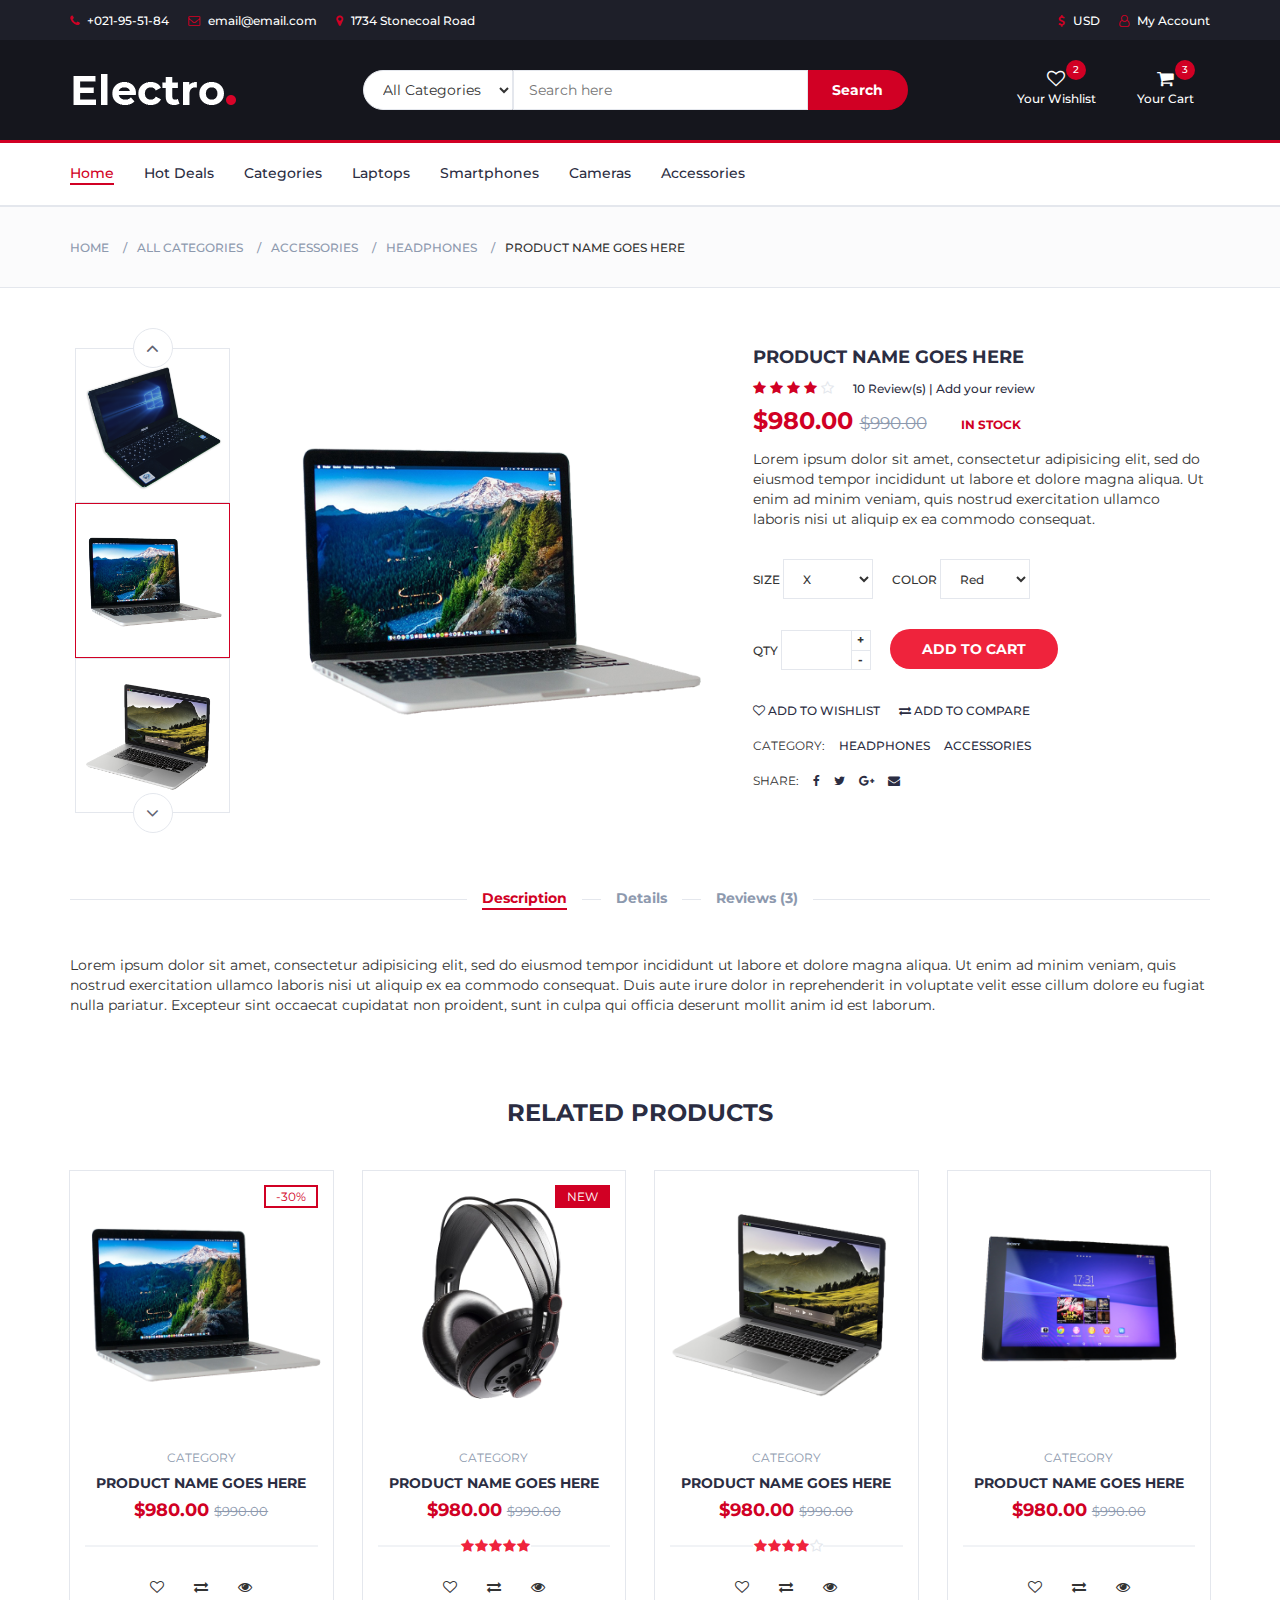
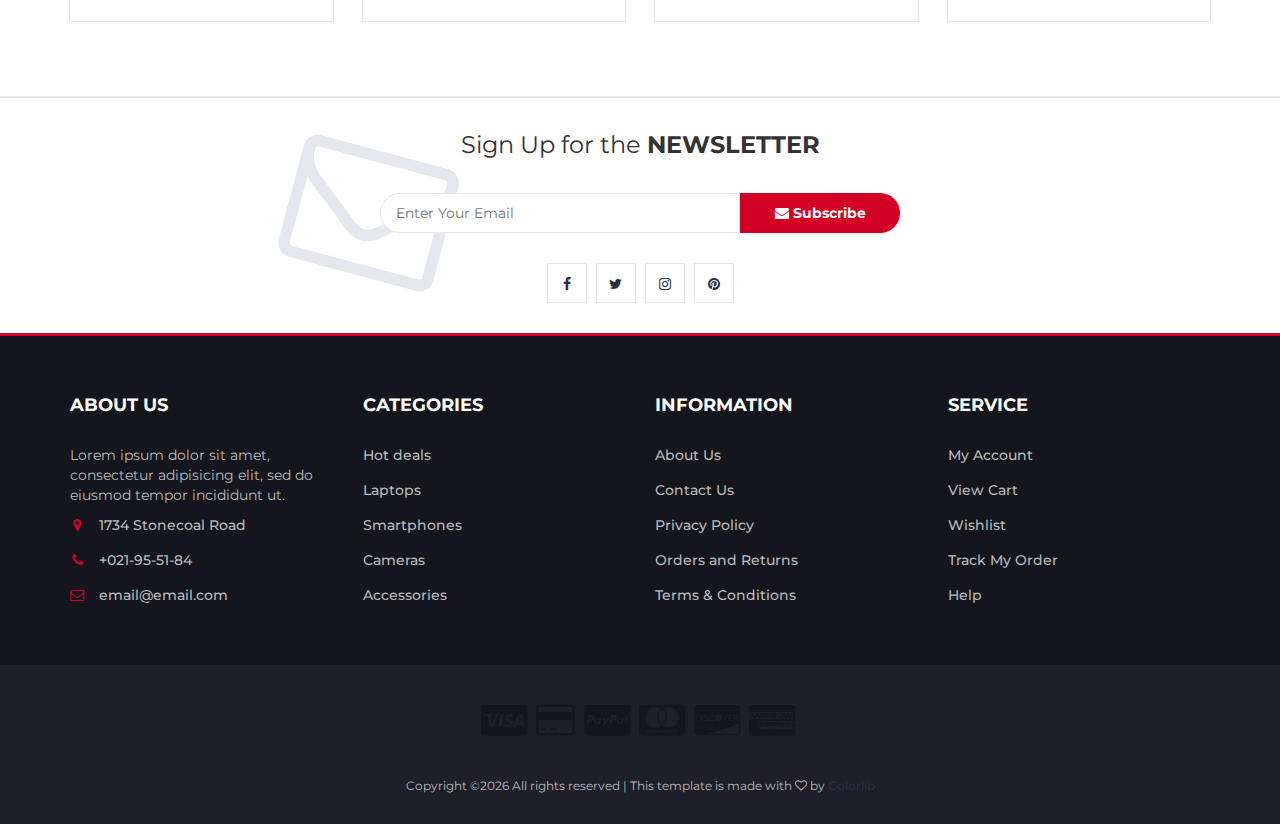
==== commit 37ee8974: "ok" ====
--- a/product.html
+++ b/product.html
@@ -113,8 +113,7 @@
 													<img src="./img/product01.png" alt="">
 												</div>
 												<div class="product-body">
-													<h3 class="product-name"><a href="#">product name goes here</a></h3>
-													<h4 class="product-price"><span class="qty">1x</span>$980.00</h4>
+													<h3 class="product-name"><a href="#">IPHONE 14 PROMAX</h4>
 												</div>
 												<button class="delete"><i class="fa fa-close"></i></button>
 											</div>
--- a/css/style.css
+++ b/css/style.css
@@ -716,6 +716,7 @@
   position: relative;
   overflow: hidden;
   margin: 15px 0px;
+  box-shadow: 0px 0px 10px 5px rgba(0, 0, 0, 0.2);
 }
 
 .shop:before {
@@ -725,7 +726,7 @@
   bottom: 0;
   left: 0px;
   width: 60%;
-  background: #D10024;
+  
   opacity: 0.9;
   -webkit-transform: skewX(-45deg);
   -ms-transform: skewX(-45deg);
@@ -739,7 +740,7 @@
   bottom: 0;
   left: 1px;
   width: 100%;
-  background: #D10024;
+
   opacity: 0.9;
   -webkit-transform: skewX(-45deg) translateX(-100%);
   -ms-transform: skewX(-45deg) translateX(-100%);
@@ -770,14 +771,15 @@
   width: 75%;
   padding: 30px;
   z-index: 10;
+  margin-top: 50px;
 }
 
 .shop .shop-body h3 {
-  color: #FFF;
+  color: #000;
 }
 
 .shop .shop-body .cta-btn {
-  color: #FFF;
+  color: red;
   text-transform: uppercase;
 }
 
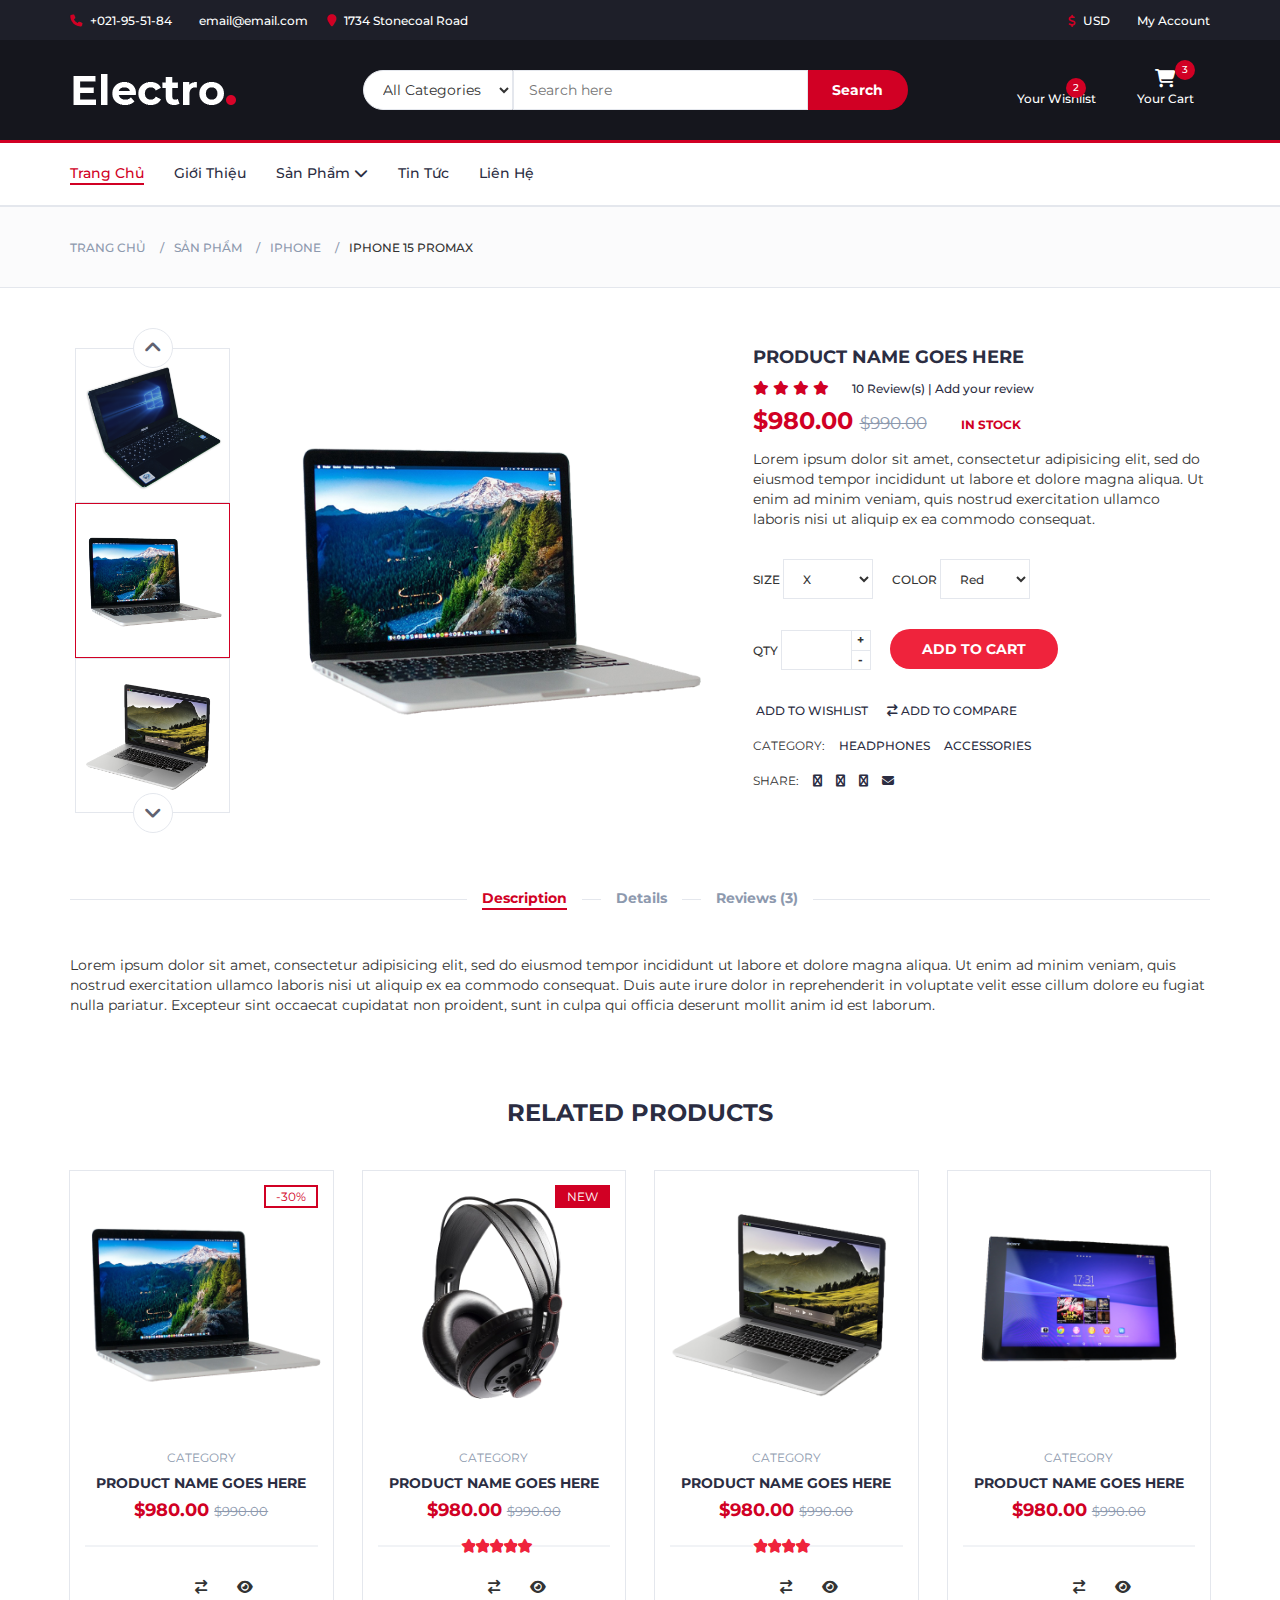
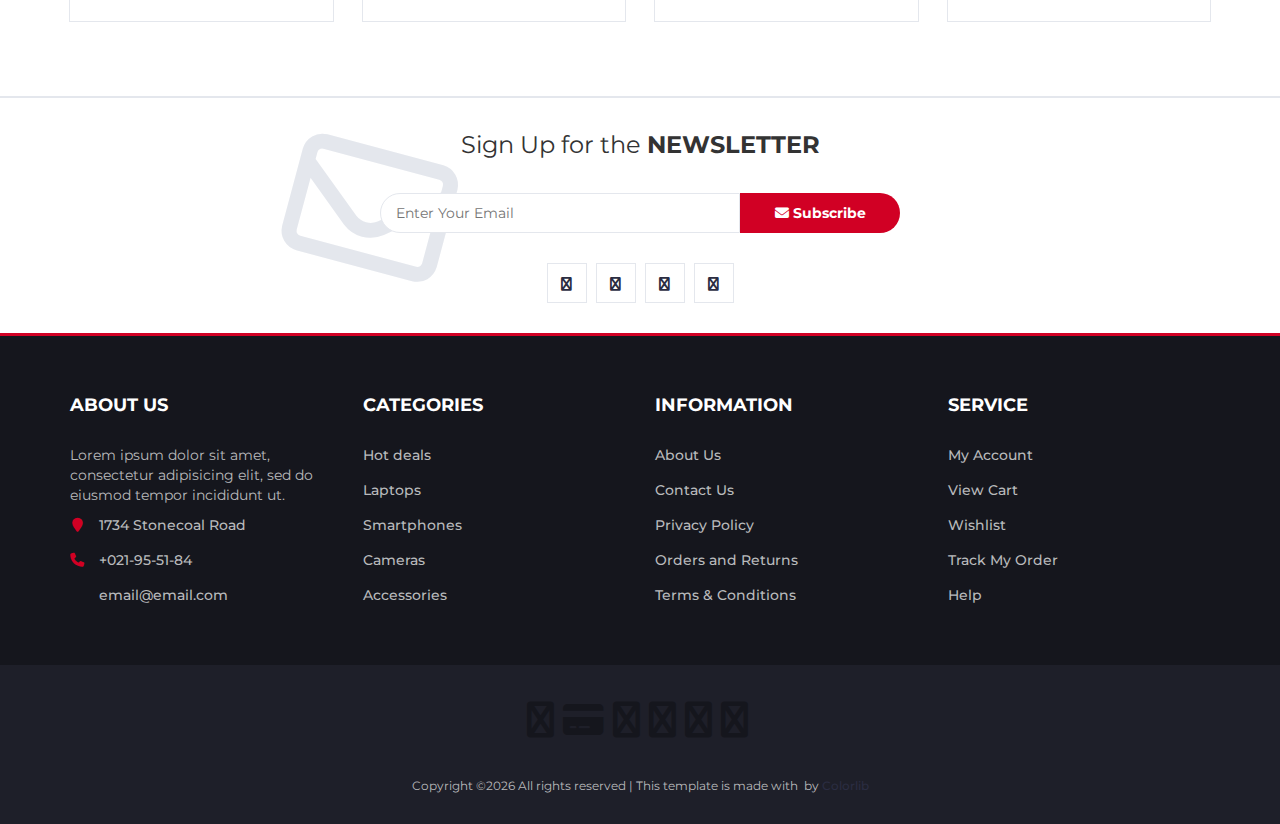
==== commit 91e83f3f: "ok" ====
--- a/product.html
+++ b/product.html
@@ -33,6 +33,8 @@
 		  <script src="https://oss.maxcdn.com/html5shiv/3.7.3/html5shiv.min.js"></script>
 		  <script src="https://oss.maxcdn.com/respond/1.4.2/respond.min.js"></script>
 		<![endif]-->
+		<link rel="stylesheet"
+		href="https://cdnjs.cloudflare.com/ajax/libs/font-awesome/6.2.0/css/all.min.css">
 
     </head>
 	<body>
@@ -169,13 +171,19 @@
 				<div id="responsive-nav">
 					<!-- NAV -->
 					<ul class="main-nav nav navbar-nav">
-						<li class="active"><a href="#">Home</a></li>
-						<li><a href="#">Hot Deals</a></li>
-						<li><a href="#">Categories</a></li>
-						<li><a href="#">Laptops</a></li>
-						<li><a href="#">Smartphones</a></li>
-						<li><a href="#">Cameras</a></li>
-						<li><a href="#">Accessories</a></li>
+						<li class="active"><a href="#">Trang Chủ</a></li>
+						<li><a href="#">Giới Thiệu</a></li>
+						<li class="dropdown">							
+							<a href="#">Sản Phẩm  <i class="fa-solid fa-chevron-down"></i></a>
+							<ul class="dropdown-menu">
+								<li><a href="#">Iphone</a></li>
+								<li><a href="#">SamSung</a></li>
+								<li><a href="#">Xioami</a></li>
+								<li><a href="#">Oppo</a></li>
+							</ul>
+						</li>
+						<li><a href="#">Tin Tức</a></li>
+						<li><a href="#">Liên Hệ</a></li>
 					</ul>
 					<!-- /NAV -->
 				</div>
@@ -193,11 +201,10 @@
 				<div class="row">
 					<div class="col-md-12">
 						<ul class="breadcrumb-tree">
-							<li><a href="#">Home</a></li>
-							<li><a href="#">All Categories</a></li>
-							<li><a href="#">Accessories</a></li>
-							<li><a href="#">Headphones</a></li>
-							<li class="active">Product name goes here</li>
+							<li><a href="#">Trang Chủ</a></li>
+							<li><a href="#">Sản Phẩm</a></li>
+							<li><a href="#">iPhone</a></li>
+							<li class="active">iPhone 15 PROMAX</li>
 						</ul>
 					</div>
 				</div>
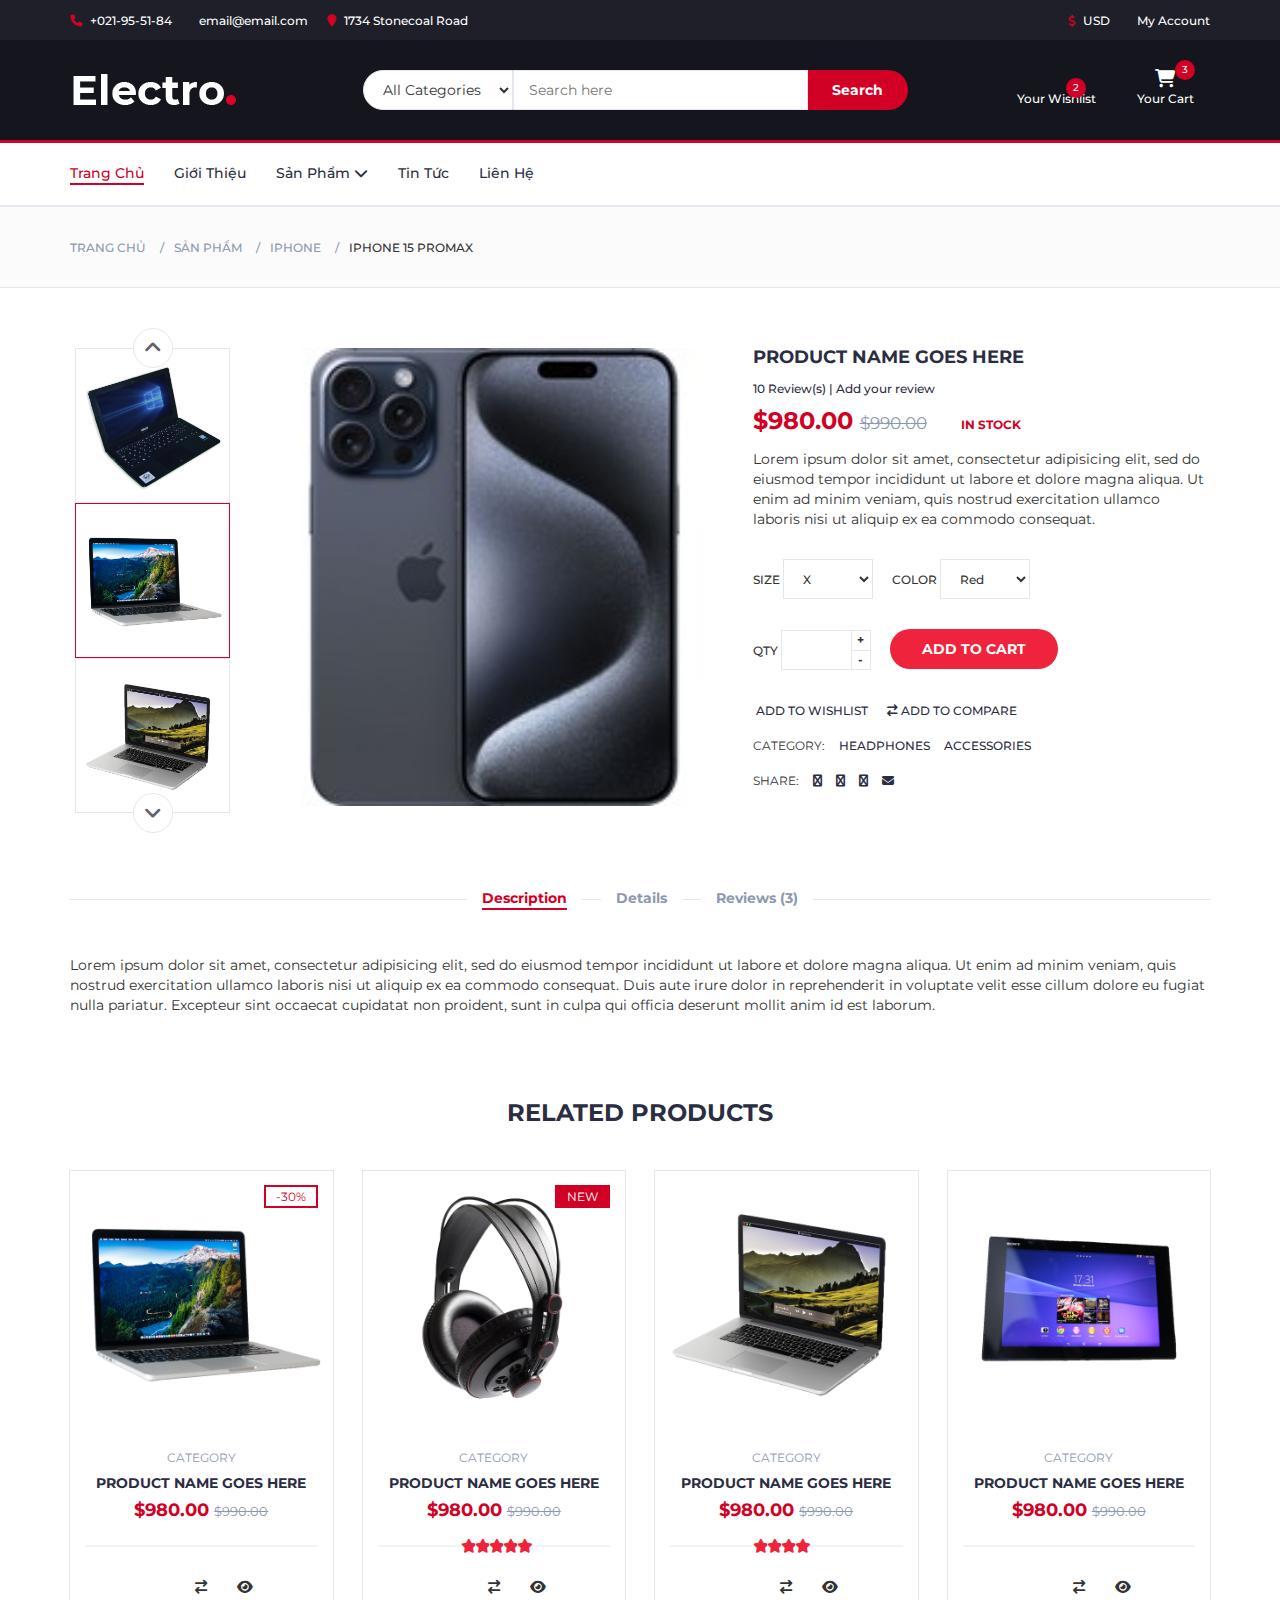
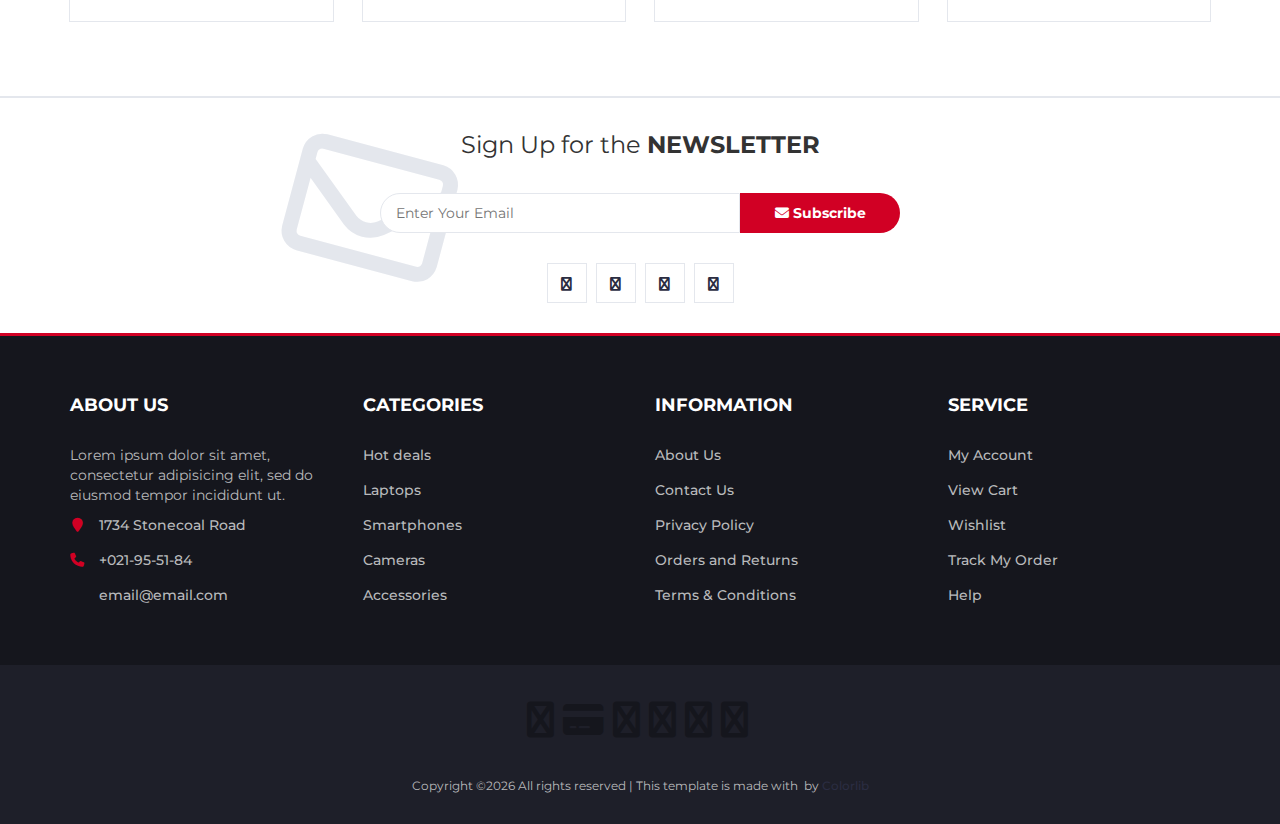
==== commit 31b39f17: "ok" ====
--- a/product.html
+++ b/product.html
@@ -224,7 +224,7 @@
 					<div class="col-md-5 col-md-push-2">
 						<div id="product-main-img">
 							<div class="product-preview">
-								<img src="./img/product01.png" alt="">
+								<img src="./img/iphone-15-pro-max-blue-thumbnew-200x200.jpg" alt="">
 							</div>
 
 							<div class="product-preview">
@@ -269,13 +269,7 @@
 						<div class="product-details">
 							<h2 class="product-name">product name goes here</h2>
 							<div>
-								<div class="product-rating">
-									<i class="fa fa-star"></i>
-									<i class="fa fa-star"></i>
-									<i class="fa fa-star"></i>
-									<i class="fa fa-star"></i>
-									<i class="fa fa-star-o"></i>
-								</div>
+								
 								<a class="review-link" href="#">10 Review(s) | Add your review</a>
 							</div>
 							<div>
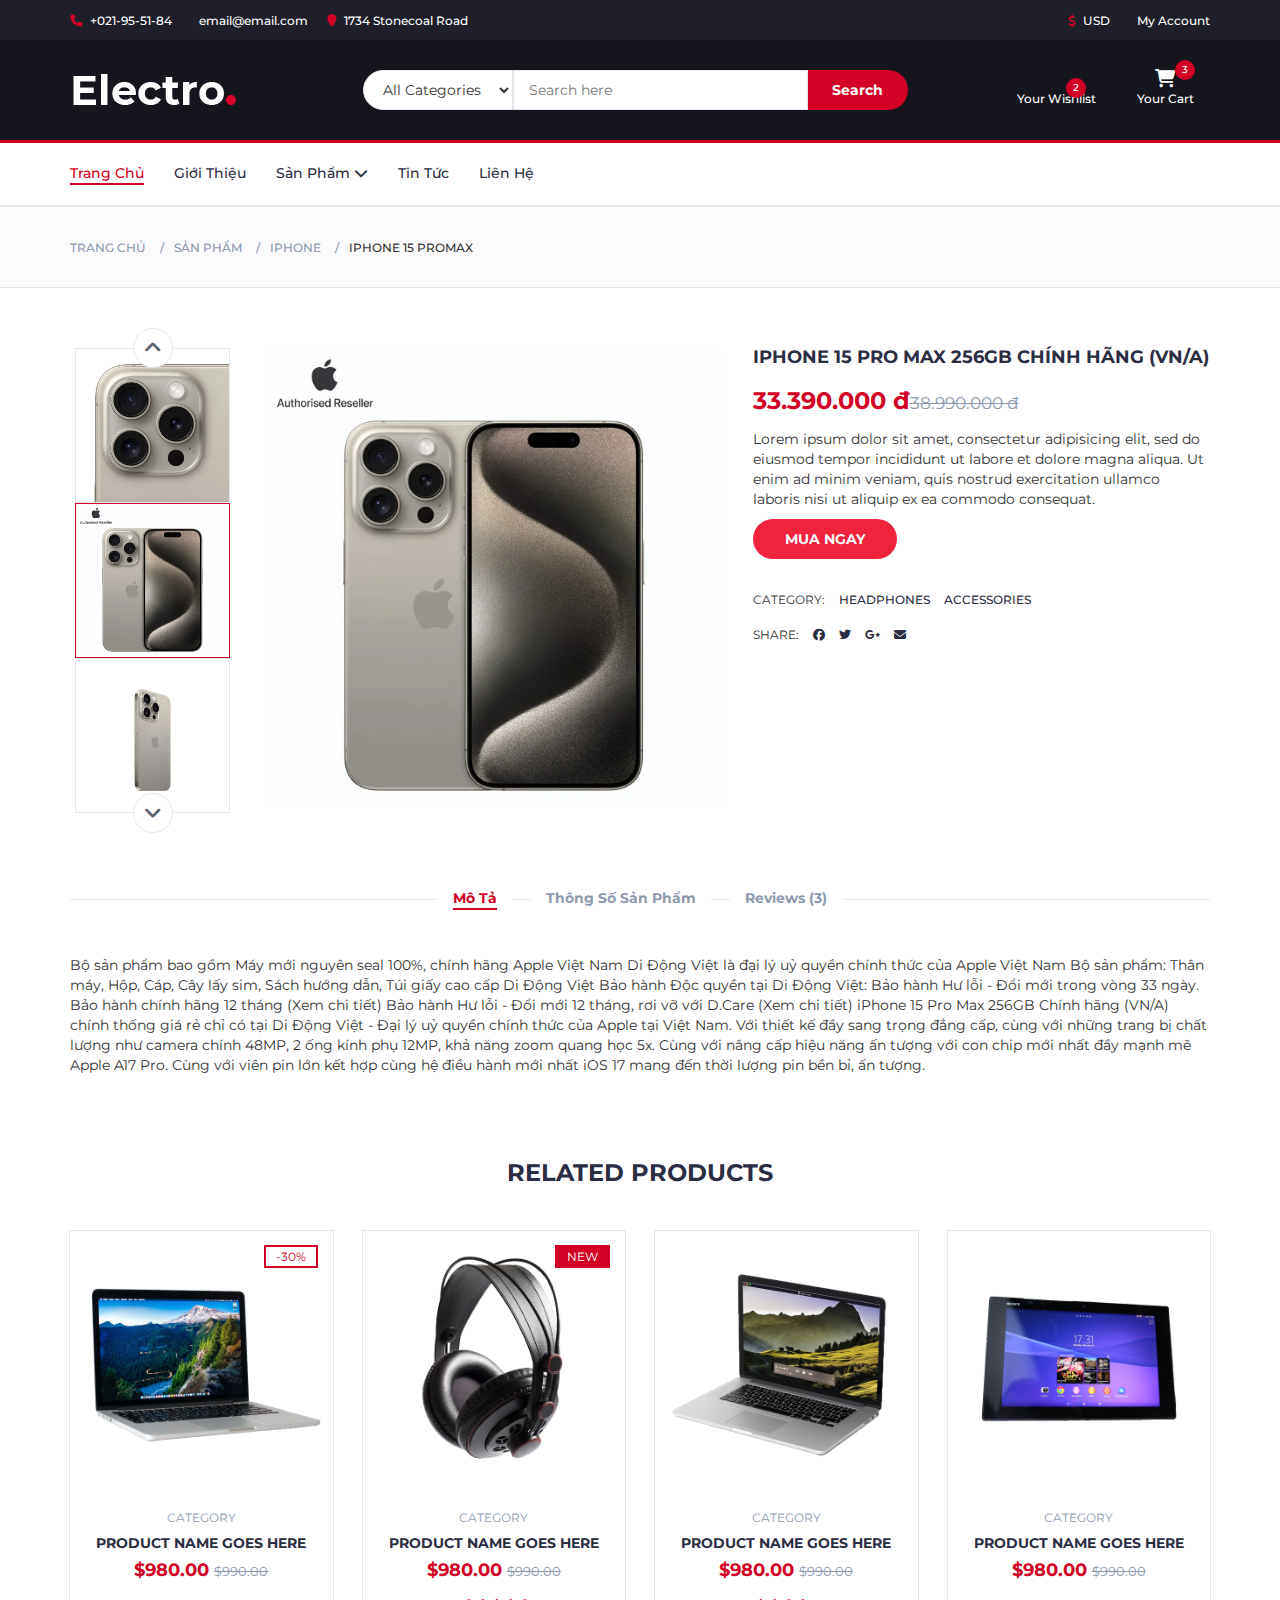
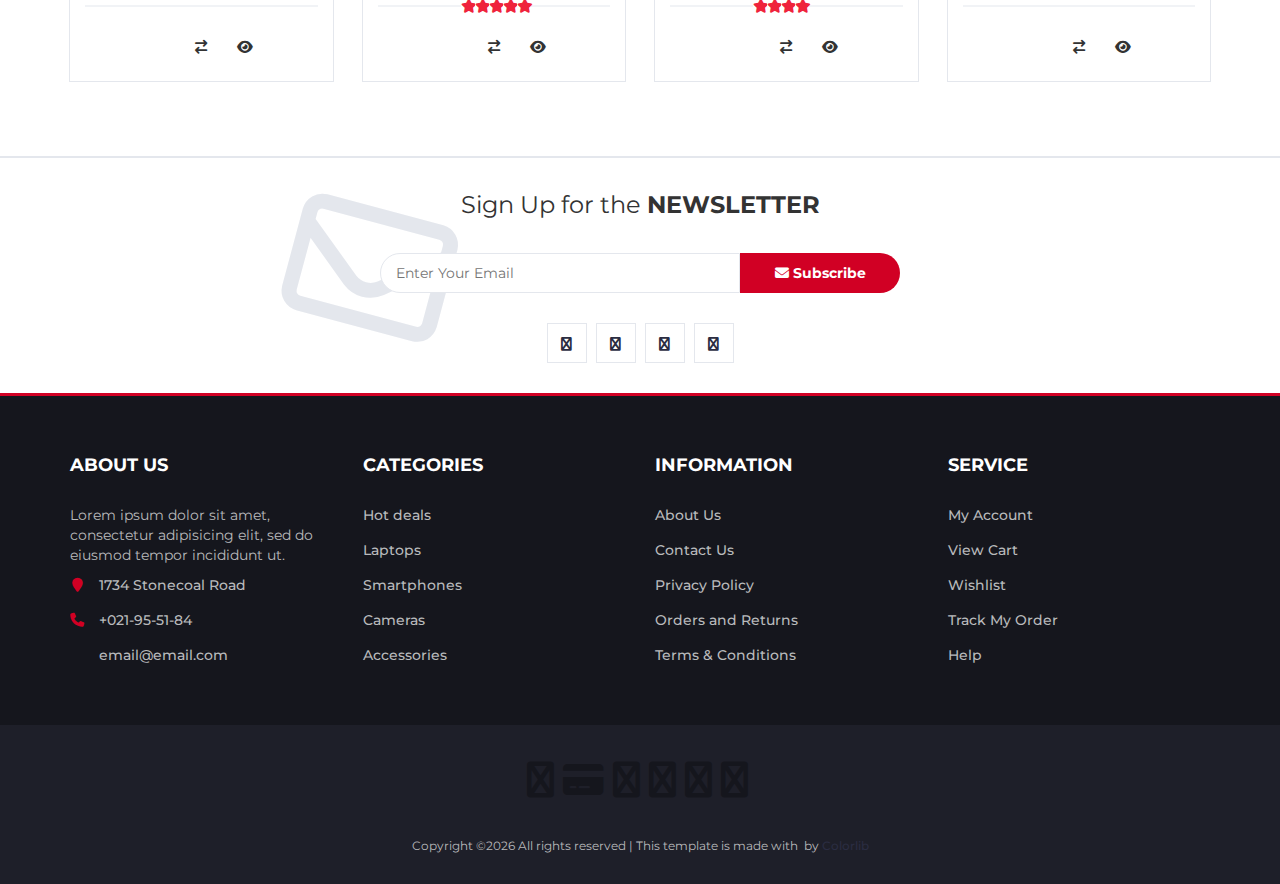
==== commit cf8b4678: "ok" ====
--- a/product.html
+++ b/product.html
@@ -224,19 +224,19 @@
 					<div class="col-md-5 col-md-push-2">
 						<div id="product-main-img">
 							<div class="product-preview">
-								<img src="./img/iphone-15-pro-max-blue-thumbnew-200x200.jpg" alt="">
+								<img src="./img/1695953606803_thumb_iphone_15_pro_didongviet.webp" alt="">
 							</div>
 
 							<div class="product-preview">
-								<img src="./img/product03.png" alt="">
+								<img src="./img/1694546055406_2_iphone_15_pro_xam_didongviet.webp" alt="">
 							</div>
 
 							<div class="product-preview">
-								<img src="./img/product06.png" alt="">
+								<img src="./img/1694546059509_3_iphone_15_pro_xam_didongviet.webp" alt="">
 							</div>
 
 							<div class="product-preview">
-								<img src="./img/product08.png" alt="">
+								<img src="./img/1694546061910_4_iphone_15_pro_xam_didongviet.webp" alt="">
 							</div>
 						</div>
 					</div>
@@ -246,19 +246,19 @@
 					<div class="col-md-2  col-md-pull-5">
 						<div id="product-imgs">
 							<div class="product-preview">
-								<img src="./img/product01.png" alt="">
+								<img src="./img/1695953606803_thumb_iphone_15_pro_didongviet.webp" alt="">
 							</div>
 
 							<div class="product-preview">
-								<img src="./img/product03.png" alt="">
+								<img src="./img/1694546055406_2_iphone_15_pro_xam_didongviet.webp" alt="">
 							</div>
 
 							<div class="product-preview">
-								<img src="./img/product06.png" alt="">
+								<img src="./img/1694546059509_3_iphone_15_pro_xam_didongviet.webp" alt="">
 							</div>
 
 							<div class="product-preview">
-								<img src="./img/product08.png" alt="">
+								<img src="./img/1694546061910_4_iphone_15_pro_xam_didongviet.webp" alt="">
 							</div>
 						</div>
 					</div>
@@ -267,48 +267,21 @@
 					<!-- Product details -->
 					<div class="col-md-5">
 						<div class="product-details">
-							<h2 class="product-name">product name goes here</h2>
+							<h2 class="product-name">iPhone 15 Pro Max 256GB Chính hãng (VN/A)</h2>					
 							<div>
+								<h3 class="product-price">33.390.000 đ<del class="product-old-price">38.990.000 đ</del></h3>
+						
+							</div>
+							<p>Lorem ipsum dolor sit amet, consectetur adipisicing elit, sed do eiusmod tempor incididunt ut labore et dolore magna aliqua. Ut enim ad minim veniam, quis nostrud exercitation ullamco laboris nisi ut aliquip ex ea commodo consequat.</p>
+
+							
+
+							<div class="add-to-cart">
 								
-								<a class="review-link" href="#">10 Review(s) | Add your review</a>
-							</div>
-							<div>
-								<h3 class="product-price">$980.00 <del class="product-old-price">$990.00</del></h3>
-								<span class="product-available">In Stock</span>
-							</div>
-							<p>Lorem ipsum dolor sit amet, consectetur adipisicing elit, sed do eiusmod tempor incididunt ut labore et dolore magna aliqua. Ut enim ad minim veniam, quis nostrud exercitation ullamco laboris nisi ut aliquip ex ea commodo consequat.</p>
-
-							<div class="product-options">
-								<label>
-									Size
-									<select class="input-select">
-										<option value="0">X</option>
-									</select>
-								</label>
-								<label>
-									Color
-									<select class="input-select">
-										<option value="0">Red</option>
-									</select>
-								</label>
-							</div>
-
-							<div class="add-to-cart">
-								<div class="qty-label">
-									Qty
-									<div class="input-number">
-										<input type="number">
-										<span class="qty-up">+</span>
-										<span class="qty-down">-</span>
-									</div>
-								</div>
-								<button class="add-to-cart-btn"><i class="fa fa-shopping-cart"></i> add to cart</button>
-							</div>
-
-							<ul class="product-btns">
-								<li><a href="#"><i class="fa fa-heart-o"></i> add to wishlist</a></li>
-								<li><a href="#"><i class="fa fa-exchange"></i> add to compare</a></li>
-							</ul>
+								<button class="add-to-cart-btn"><i class="fa fa-shopping-cart"></i> Mua Ngay</button>
+							</div>
+
+						
 
 							<ul class="product-links">
 								<li>Category:</li>
@@ -318,10 +291,10 @@
 
 							<ul class="product-links">
 								<li>Share:</li>
-								<li><a href="#"><i class="fa fa-facebook"></i></a></li>
-								<li><a href="#"><i class="fa fa-twitter"></i></a></li>
-								<li><a href="#"><i class="fa fa-google-plus"></i></a></li>
-								<li><a href="#"><i class="fa fa-envelope"></i></a></li>
+								<li><a href="#"><i class="fa-brands fa-facebook"></i></a></li>
+								<li><a href="#"><i class="fa-brands fa-twitter"></i></a></li>
+								<li><a href="#"><i class="fa-brands fa-google-plus-g"></i></a></li>
+								<li><a href="#"><i class="fa-solid fa-envelope"></i></a></li>
 							</ul>
 
 						</div>
@@ -333,8 +306,8 @@
 						<div id="product-tab">
 							<!-- product tab nav -->
 							<ul class="tab-nav">
-								<li class="active"><a data-toggle="tab" href="#tab1">Description</a></li>
-								<li><a data-toggle="tab" href="#tab2">Details</a></li>
+								<li class="active"><a data-toggle="tab" href="#tab1">Mô Tả</a></li>
+								<li><a data-toggle="tab" href="#tab2">Thông Số Sản Phẩm</a></li>
 								<li><a data-toggle="tab" href="#tab3">Reviews (3)</a></li>
 							</ul>
 							<!-- /product tab nav -->
@@ -345,7 +318,15 @@
 								<div id="tab1" class="tab-pane fade in active">
 									<div class="row">
 										<div class="col-md-12">
-											<p>Lorem ipsum dolor sit amet, consectetur adipisicing elit, sed do eiusmod tempor incididunt ut labore et dolore magna aliqua. Ut enim ad minim veniam, quis nostrud exercitation ullamco laboris nisi ut aliquip ex ea commodo consequat. Duis aute irure dolor in reprehenderit in voluptate velit esse cillum dolore eu fugiat nulla pariatur. Excepteur sint occaecat cupidatat non proident, sunt in culpa qui officia deserunt mollit anim id est laborum.</p>
+											<p>
+												Bộ sản phẩm bao gồm Máy mới nguyên seal 100%, chính hãng Apple Việt Nam
+												Di Động Việt là đại lý uỷ quyền chính thức của Apple Việt Nam
+												Bộ sản phẩm: Thân máy, Hộp, Cáp, Cây lấy sim, Sách hướng dẫn, Túi giấy cao cấp Di Động Việt
+												Bảo hành
+												Độc quyền tại Di Động Việt: Bảo hành Hư lỗi - Đổi mới trong vòng 33 ngày. Bảo hành chính hãng 12 tháng (Xem chi tiết)
+												Bảo hành Hư lỗi - Đổi mới 12 tháng, rơi vỡ với D.Care (Xem chi tiết)
+												iPhone 15 Pro Max 256GB Chính hãng (VN/A) chính thống giá rẻ chỉ có tại Di Động Việt - Đại lý uỷ quyền chính thức của Apple tại Việt Nam. Với thiết kế đầy sang trọng đẳng cấp, cùng với những trang bị chất lượng như camera chính 48MP, 2 ống kính phụ 12MP, khả năng zoom quang học 5x. Cùng với nâng cấp hiệu năng ấn tượng với con chip mới nhất đầy mạnh mẽ Apple A17 Pro. Cùng với viên pin lớn kết hợp cùng hệ điều hành mới nhất iOS 17 mang đến thời lượng pin bền bỉ, ấn tượng.
+											</p>
 										</div>
 									</div>
 								</div>
@@ -354,8 +335,47 @@
 								<!-- tab2  -->
 								<div id="tab2" class="tab-pane fade in">
 									<div class="row">
-										<div class="col-md-12">
-											<p>Lorem ipsum dolor sit amet, consectetur adipisicing elit, sed do eiusmod tempor incididunt ut labore et dolore magna aliqua. Ut enim ad minim veniam, quis nostrud exercitation ullamco laboris nisi ut aliquip ex ea commodo consequat. Duis aute irure dolor in reprehenderit in voluptate velit esse cillum dolore eu fugiat nulla pariatur. Excepteur sint occaecat cupidatat non proident, sunt in culpa qui officia deserunt mollit anim id est laborum.</p>
+										<div class="col-md-12 container34">
+											<div class="product-info">
+												<h4>Màn Hình</h4>
+												<div class="specification-item">
+												  <label>Công Nghệ Màn Hình</label>
+												  <span>Super Retina XDR OLED, 6.7 inch</span>
+												</div>										  
+												<div class="specification-item">
+												  <label>Độ Phân Giải</label>
+												  <span>2796 x 1290 pixel</span>
+												</div>
+												<div class="specification-item">
+													<label>Màn hình rộng</label>
+													<span>6.7inch</span>
+												  </div><div class="specification-item">
+													<label>Độ Phân Giải</label>
+													<span>2796 x 1290 pixel</span>
+												  </div><div class="specification-item">
+													<label>Độ Phân Giải</label>
+													<span>2796 x 1290 pixel</span>
+												  </div><div class="specification-item">
+													<label>Độ Phân Giải</label>
+													<span>2796 x 1290 pixel</span>
+												  </div><div class="specification-item">
+													<label>Độ Phân Giải</label>
+													<span>2796 x 1290 pixel</span>
+												  </div><div class="specification-item">
+													<label>Độ Phân Giải</label>
+													<span>2796 x 1290 pixel</span>
+												  </div><div class="specification-item">
+													<label>Độ Phân Giải</label>
+													<span>2796 x 1290 pixel</span>
+												  </div><div class="specification-item">
+													<label>Độ Phân Giải</label>
+													<span>2796 x 1290 pixel</span>
+												  </div>
+												<!-- Thêm các thông số khác tương tự ở đây -->
+										  
+											  </div>
+
+
 										</div>
 									</div>
 								</div>
--- a/css/style.css
+++ b/css/style.css
@@ -2163,6 +2163,34 @@
 .dropdown-menu li:hover {
   background-color: #f2f2f2;
 }
+.container34 {
+  max-width: 800px;
+  margin: 20px auto;
+  background-color: #fff;
+  padding: 20px;
+  border-radius: 10px;
+  box-shadow: 0 0 10px rgba(0, 0, 0, 0.1);
+}
+
+/* Tùy chỉnh CSS cho phần thông tin sản phẩm */
+.product-info {
+  column-count: 2;
+  column-gap: 20px;
+}
+
+.specification-item {
+  margin-bottom: 10px;
+}
+
+.specification-item label {
+  font-weight: bold;
+  display: block;
+  margin-bottom: 5px;
+}
+
+.specification-item span {
+  display: block;
+}
 
 /*=========================================================
 	13 -> RESPONSIVE
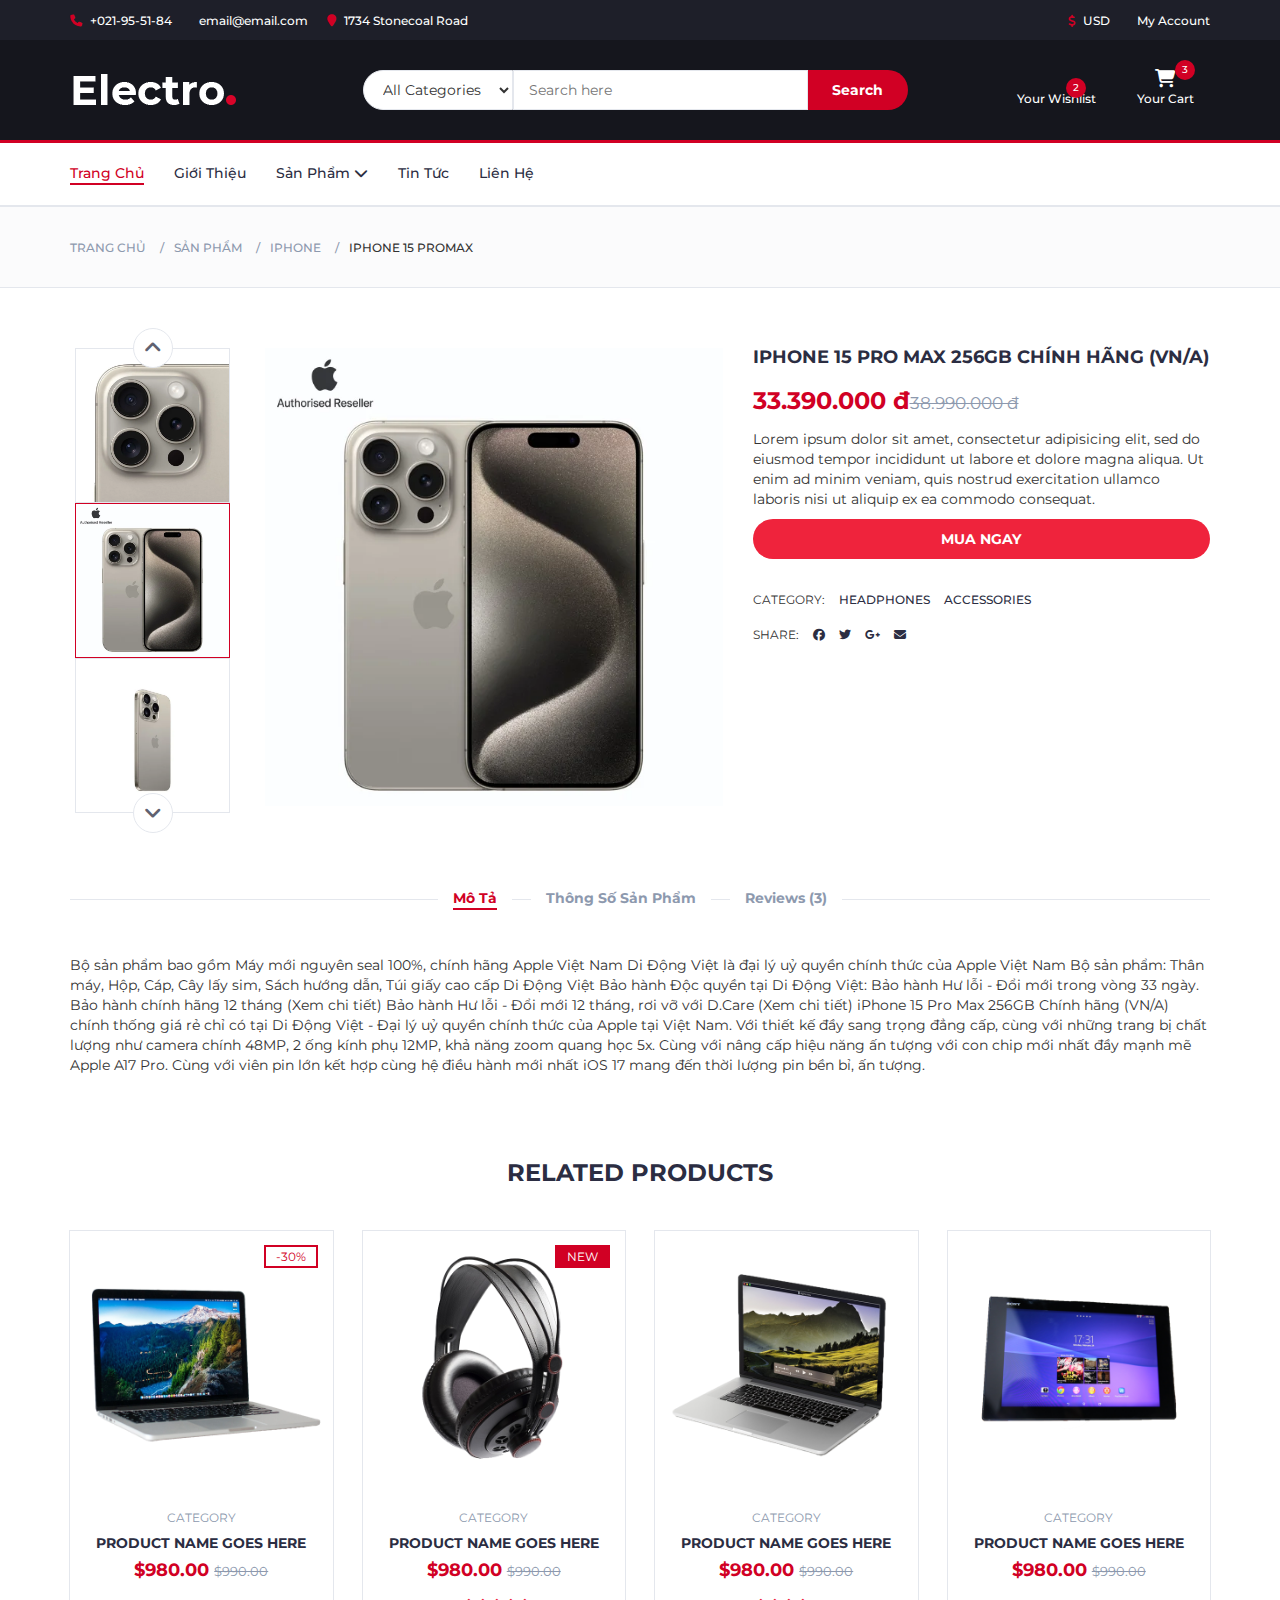
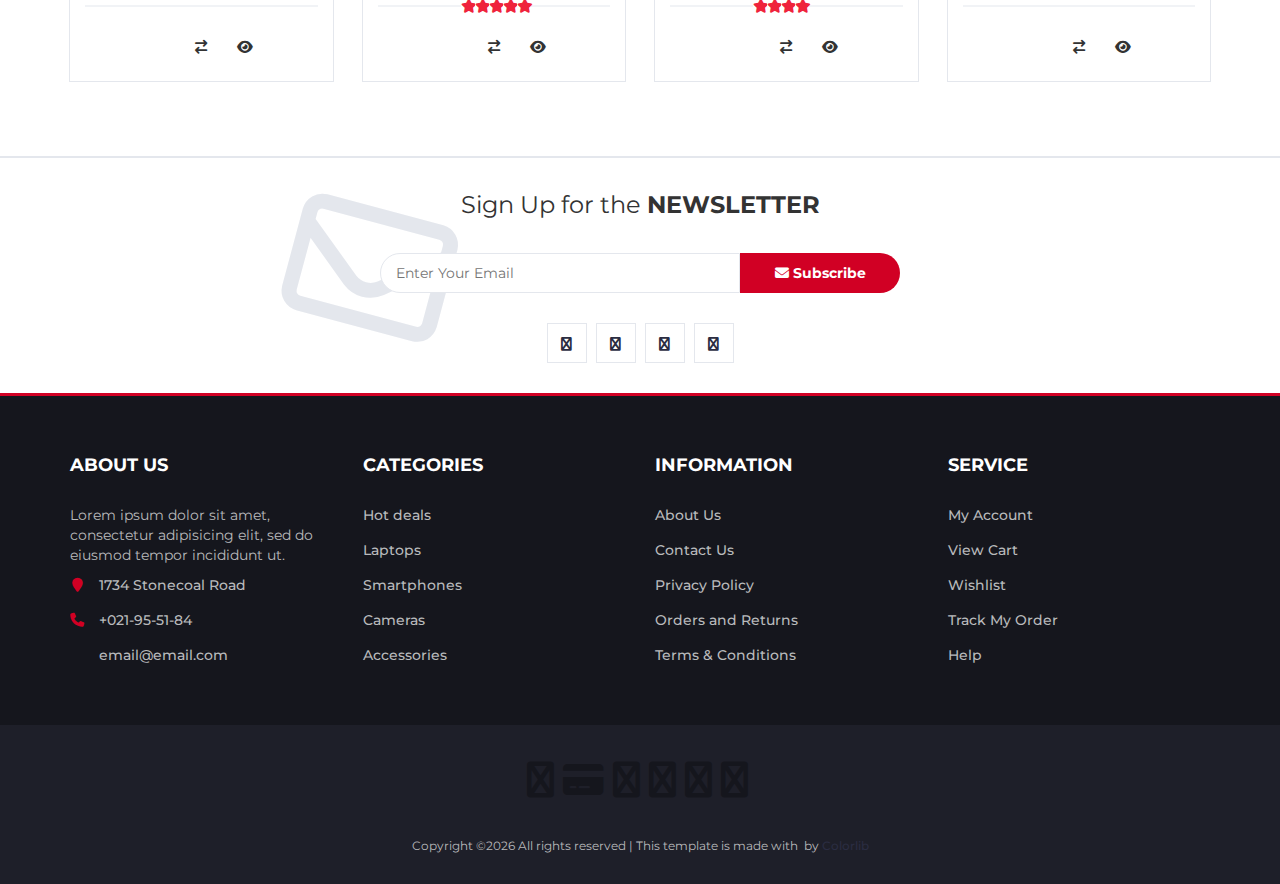
==== commit 54ede25e: "ok" ====
--- a/product.html
+++ b/product.html
@@ -347,29 +347,34 @@
 												  <span>2796 x 1290 pixel</span>
 												</div>
 												<div class="specification-item">
-													<label>Màn hình rộng</label>
+													<label>Màn Hình Rộng</label>
 													<span>6.7inch</span>
+												  </div>
+												  <div class="specification-item">
+													<label>Mặt Kính Cảm Ứng</label>
+													<span>	Kính cường lực Ceramic Shield</span>
+												  </div>
+												  
+												  <div class="specification-item">
+													<label>Tính Năng</label>
+													<span>Photonic Engine, Deep Fusion, HDR thông minh thế hệ 5, Ảnh chân dung thế hệ mới với Focus</span>
 												  </div><div class="specification-item">
-													<label>Độ Phân Giải</label>
-													<span>2796 x 1290 pixel</span>
+													<label>Quay phim</label>
+													<span>
+														4K@24/25/30/60 fps, HD 1080p@25/30/60 fps, HD 720p@30 fps</span>
 												  </div><div class="specification-item">
-													<label>Độ Phân Giải</label>
-													<span>2796 x 1290 pixel</span>
+													<label>Đèn Flash</label>
+													<span>Flash True Tone Thích Ứng</span>
 												  </div><div class="specification-item">
-													<label>Độ Phân Giải</label>
-													<span>2796 x 1290 pixel</span>
+													<label>Chip đồ họa (GPU)</label>
+													<span>
+														Apple GPU 6 nhân</span>
 												  </div><div class="specification-item">
-													<label>Độ Phân Giải</label>
-													<span>2796 x 1290 pixel</span>
+													<label>Hệ điều hành</label>
+													<span>iOS 17</span>
 												  </div><div class="specification-item">
-													<label>Độ Phân Giải</label>
-													<span>2796 x 1290 pixel</span>
-												  </div><div class="specification-item">
-													<label>Độ Phân Giải</label>
-													<span>2796 x 1290 pixel</span>
-												  </div><div class="specification-item">
-													<label>Độ Phân Giải</label>
-													<span>2796 x 1290 pixel</span>
+													<label>Dung lượng pin</label>
+													<span>4422mAh</span>
 												  </div>
 												<!-- Thêm các thông số khác tương tự ở đây -->
 										  
--- a/css/style.css
+++ b/css/style.css
@@ -1533,6 +1533,7 @@
 }
 
 .product-details .add-to-cart .add-to-cart-btn {
+  width: 100%;
   position: relative;
   border: 2px solid transparent;
   height: 40px;
@@ -2165,7 +2166,7 @@
 }
 .container34 {
   max-width: 800px;
-  margin: 20px auto;
+  margin: 20px 240px;
   background-color: #fff;
   padding: 20px;
   border-radius: 10px;
